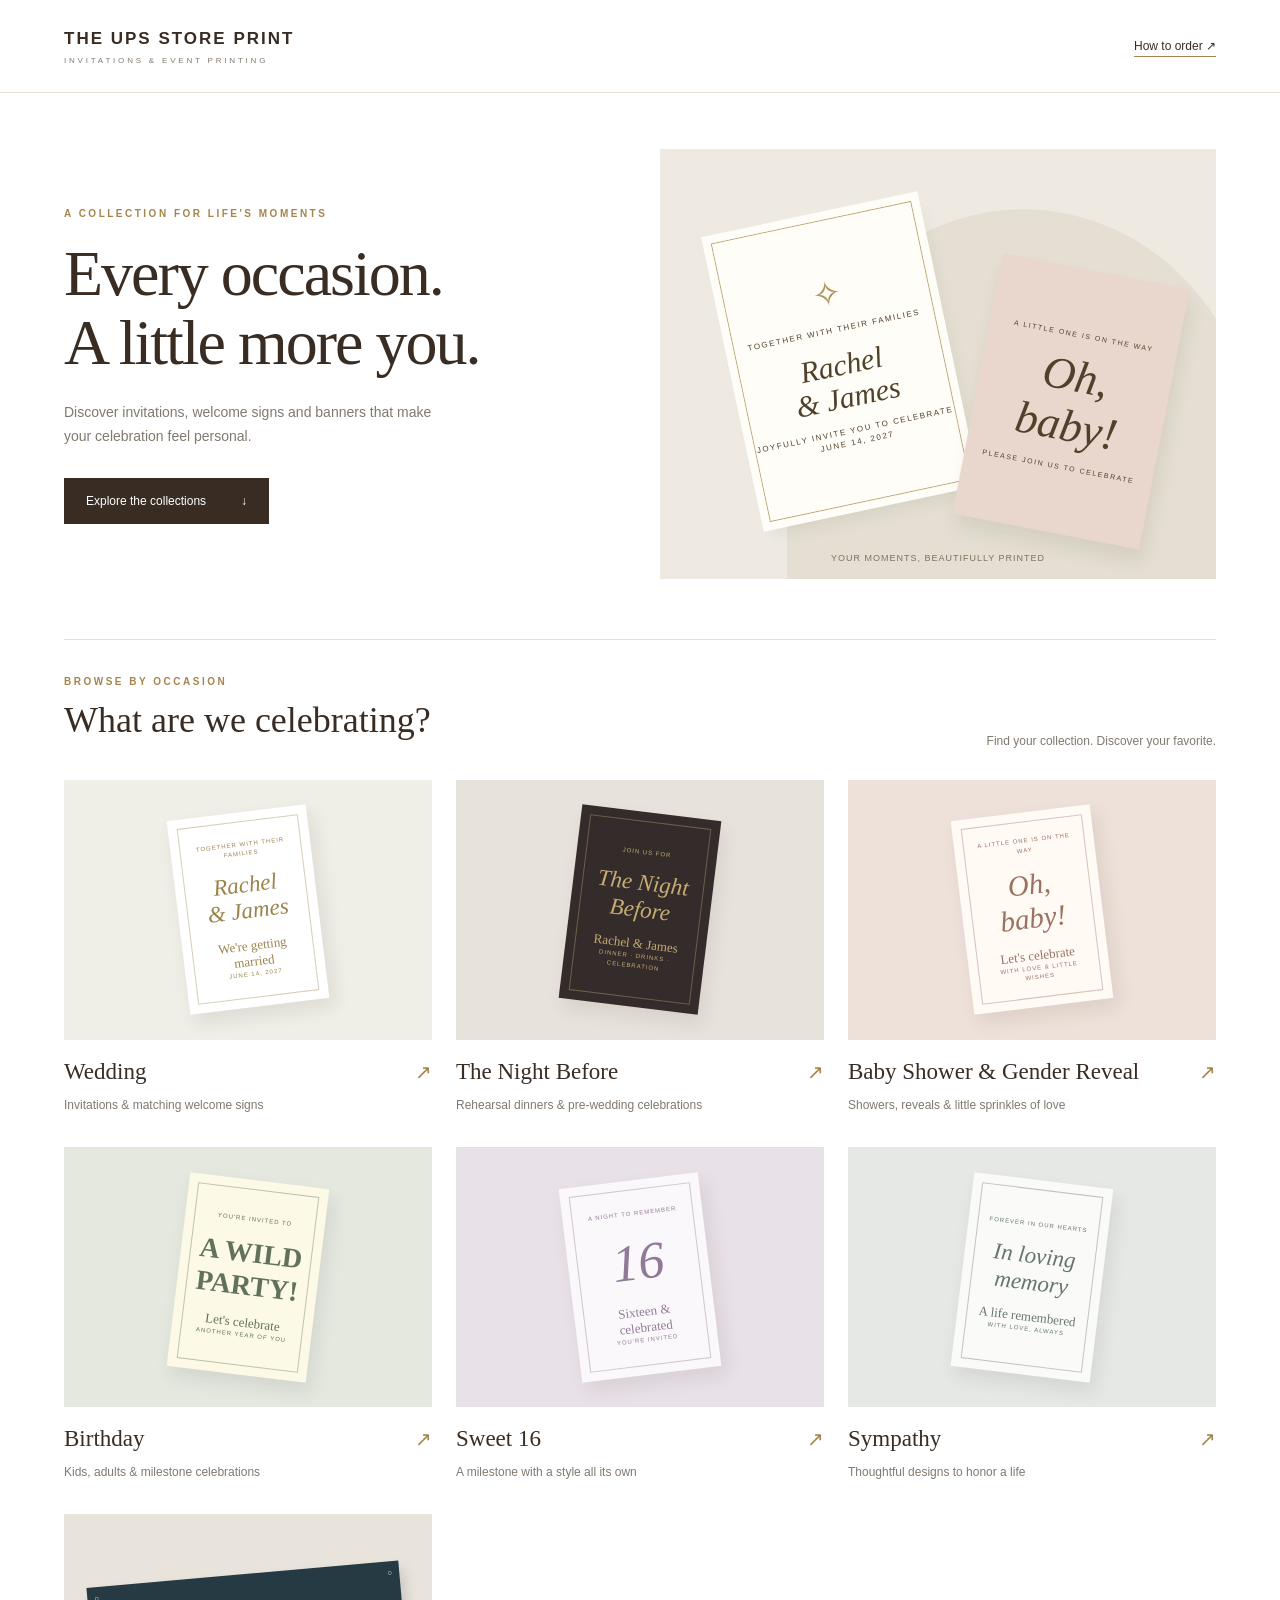
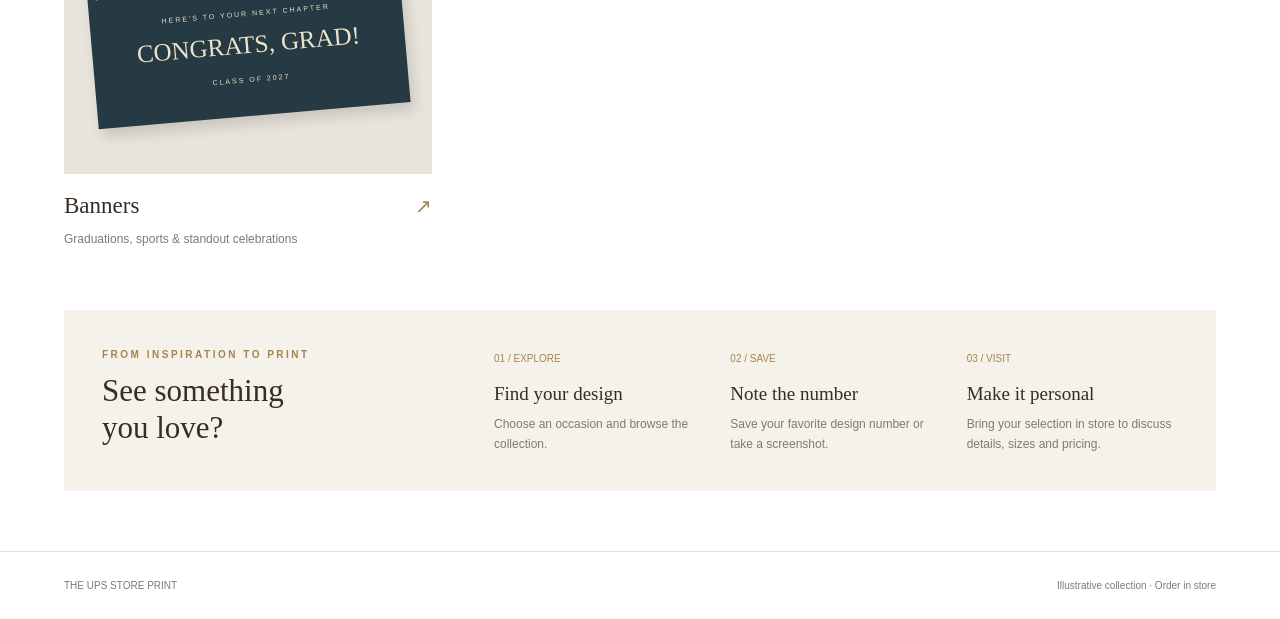
==== index.html @ 15f223cc "Update index.html" ====
<!DOCTYPE html>
<html lang="en">
<head>
  <meta charset="UTF-8">
  <meta name="viewport" content="width=device-width, initial-scale=1">

  <title>The UPS Store Print</title>

  <meta
    name="description"
    content="Browse invitations, welcome signs and banners for weddings, birthdays, baby showers and more."
  >

  <link rel="stylesheet" href="style.css">
</head>

<body class="landing">

  <header>
    <a class="brand" href="index.html">
      THE UPS STORE PRINT
      <small>INVITATIONS & EVENT PRINTING</small>
    </a>

    <a class="toplink" href="#how-it-works">
      How to order ↗
    </a>
  </header>

  <main>

    <!-- Welcome section -->
    <section class="hero">
      <div>
        <div class="eyebrow">
          A collection for life's moments
        </div>

        <h1>
          Every occasion.<br>
          A little more you.
        </h1>

        <p>
          Discover invitations, welcome signs and banners
          that make your celebration feel personal.
        </p>

        <a class="cta" href="#collections">
          Explore the collections
          <span aria-hidden="true">↓</span>
        </a>
      </div>

      <div
        class="hero-art"
        role="img"
        aria-label="Wedding and baby shower stationery examples"
      >
        <div class="paper p1">
          <small>TOGETHER WITH THEIR FAMILIES</small>
          <em>Rachel<br>& James</em>
          <small>
            JOYFULLY INVITE YOU TO CELEBRATE<br>
            JUNE 14, 2027
          </small>
        </div>

        <div class="paper p2">
          <small>A LITTLE ONE IS ON THE WAY</small>
          <em>Oh,<br>baby!</em>
          <small>PLEASE JOIN US TO CELEBRATE</small>
        </div>

        <div class="hero-caption">
          YOUR MOMENTS, BEAUTIFULLY PRINTED
        </div>
      </div>
    </section>

    <!-- Collections -->
    <section id="collections">
      <div class="section-head">
        <div>
          <div class="eyebrow">Browse by occasion</div>
          <h2>What are we celebrating?</h2>
        </div>

        <p>Find your collection. Discover your favorite.</p>
      </div>

      <div class="category-grid">

        <!-- Wedding -->
        <a class="collection" href="wedding.html">
          <div class="art art-wedding" aria-hidden="true">
            <div class="mini">
              <small>TOGETHER WITH THEIR FAMILIES</small>
              <em>Rachel<br>& James</em>
              <span>We're getting married</span>
              <small>JUNE 14, 2027</small>
            </div>
          </div>

          <div class="label-row">
            <h3>Wedding</h3>
            <span class="arrow" aria-hidden="true">↗</span>
          </div>

          <p>Invitations & matching welcome signs</p>
        </a>

        <!-- The Night Before -->
        <a class="collection" href="night-before.html">
          <div class="art art-night" aria-hidden="true">
            <div class="mini">
              <small>JOIN US FOR</small>
              <em>The Night<br>Before</em>
              <span>Rachel & James</span>
              <small>DINNER · DRINKS · CELEBRATION</small>
            </div>
          </div>

          <div class="label-row">
            <h3>The Night Before</h3>
            <span class="arrow" aria-hidden="true">↗</span>
          </div>

          <p>Rehearsal dinners & pre-wedding celebrations</p>
        </a>

        <!-- Baby Shower & Gender Reveal -->
        <a class="collection" href="baby-shower.html">
          <div class="art art-baby" aria-hidden="true">
            <div class="mini">
              <small>A LITTLE ONE IS ON THE WAY</small>
              <em>Oh, baby!</em>
              <span>Let's celebrate</span>
              <small>WITH LOVE & LITTLE WISHES</small>
            </div>
          </div>

          <div class="label-row">
            <h3>Baby Shower & Gender Reveal</h3>
            <span class="arrow" aria-hidden="true">↗</span>
          </div>

          <p>Showers, reveals & little sprinkles of love</p>
        </a>

        <!-- Birthday -->
        <a class="collection" href="birthday.html">
          <div class="art art-kids" aria-hidden="true">
            <div class="mini">
              <small>YOU'RE INVITED TO</small>
              <em>A WILD<br>PARTY!</em>
              <span>Let's celebrate</span>
              <small>ANOTHER YEAR OF YOU</small>
            </div>
          </div>

          <div class="label-row">
            <h3>Birthday</h3>
            <span class="arrow" aria-hidden="true">↗</span>
          </div>

          <p>Kids, adults & milestone celebrations</p>
        </a>

        <!-- Sweet 16 -->
        <a class="collection" href="sweet-16.html">
          <div class="art art-sweet" aria-hidden="true">
            <div class="mini">
              <small>A NIGHT TO REMEMBER</small>
              <em>16</em>
              <span>Sixteen & celebrated</span>
              <small>YOU'RE INVITED</small>
            </div>
          </div>

          <div class="label-row">
            <h3>Sweet 16</h3>
            <span class="arrow" aria-hidden="true">↗</span>
          </div>

          <p>A milestone with a style all its own</p>
        </a>

        <!-- Sympathy -->
        <a class="collection" href="sympathy.html">
          <div class="art art-sympathy" aria-hidden="true">
            <div class="mini">
              <small>FOREVER IN OUR HEARTS</small>
              <em>In loving<br>memory</em>
              <span>A life remembered</span>
              <small>WITH LOVE, ALWAYS</small>
            </div>
          </div>

          <div class="label-row">
            <h3>Sympathy</h3>
            <span class="arrow" aria-hidden="true">↗</span>
          </div>

          <p>Thoughtful designs to honor a life</p>
        </a>

        <!-- Banners -->
        <a class="collection" href="banners.html">
          <div class="art art-banners" aria-hidden="true">
            <div class="banner">
              <small>HERE'S TO YOUR NEXT CHAPTER</small>
              <b>CONGRATS, GRAD!</b>
              <small>CLASS OF 2027</small>
            </div>
          </div>

          <div class="label-row">
            <h3>Banners</h3>
            <span class="arrow" aria-hidden="true">↗</span>
          </div>

          <p>Graduations, sports & standout celebrations</p>
        </a>

      </div>
    </section>

    <!-- Ordering instructions -->
    <section class="how" id="how-it-works">
      <div>
        <div class="eyebrow">From inspiration to print</div>
        <h2>See something<br>you love?</h2>
      </div>

      <div class="steps">
        <div>
          <small>01 / EXPLORE</small>
          <h3>Find your design</h3>
          <p>
            Choose an occasion and browse the collection.
          </p>
        </div>

        <div>
          <small>02 / SAVE</small>
          <h3>Note the number</h3>
          <p>
            Save your favorite design number or take a screenshot.
          </p>
        </div>

        <div>
          <small>03 / VISIT</small>
          <h3>Make it personal</h3>
          <p>
            Bring your selection in store to discuss details,
            sizes and pricing.
          </p>
        </div>
      </div>
    </section>

  </main>

  <footer>
    <span>THE UPS STORE PRINT</span>
    <span>Illustrative collection · Order in store</span>
  </footer>

  <script src="script.js"></script>

</body>
</html>
---- style.css ----
/* Shared stylesheet for the full event printing catalog.
   Each page uses a body class to distinguish its layout.
   Collection pages all use class="collection-page". */
:root { --ink:#392c23; --muted:#81796f; --gold:#a5854d; --line:#e5dfd5; --cream:#f5f2ec; --paper:#f7f5f0; }
* { box-sizing:border-box; }
html { scroll-behavior:smooth; }
body { margin:0; background:#fff; color:var(--ink); font:14px/1.7 Arial,sans-serif; }
:focus-visible { outline:3px solid var(--gold); outline-offset:5px; }

/* Landing page */
body.landing { margin:0;background:#fff;color:var(--ink);font:14px/1.7 Arial,sans-serif }
body.landing a { color:inherit;text-decoration:none }
body.landing button { font:inherit;cursor:pointer }
body.landing header { padding:25px 5vw;display:flex;align-items:center;justify-content:space-between;border-bottom:1px solid var(--line) }
body.landing .brand { font-weight:800;font-size:17px;letter-spacing:2px }
body.landing .brand small { display:block;font-size:8px;font-weight:400;letter-spacing:2.8px;color:var(--muted) }
body.landing .toplink { font-size:12px;border-bottom:1px solid var(--gold) }
body.landing main { max-width:1440px;margin:auto;padding:0 5vw }
body.landing .eyebrow { font-size:10px;letter-spacing:2.5px;text-transform:uppercase;color:var(--gold);font-weight:bold }
body.landing .hero { display:grid;grid-template-columns:1fr 1fr;gap:40px;align-items:center;padding:56px 0 60px }
body.landing .hero h1 { font:normal clamp(43px,5vw,72px)/1.09 Georgia,serif;letter-spacing:-2px;margin:17px 0 23px;max-width:600px }
body.landing .hero p { max-width:390px;color:var(--muted);font-size:14px }
body.landing .cta { display:inline-flex;align-items:center;gap:35px;background:var(--ink);color:white;padding:13px 22px;font-size:12px;margin-top:15px }
body.landing .hero-art { height:430px;position:relative;background:#eeeae1;overflow:hidden;display:flex;align-items:center;justify-content:center }
body.landing .hero-art:before { content:'';position:absolute;background:#e4dfd2;width:85%;height:120%;border-radius:50% 50% 0 0;transform:translate(18%,20%) }
body.landing .paper { position:absolute;background:#fffdf8;box-shadow:5px 12px 18px #35291f16;text-align:center;display:flex;flex-direction:column;justify-content:center;align-items:center;color:#51402a;line-height:1.3 }
body.landing .paper small { font:8px/1.5 Arial;letter-spacing:1.6px }
body.landing .paper em { font:italic 30px/1.1 Georgia;margin:12px 0 }
body.landing .paper b { font:normal 20px Georgia }
body.landing .p1 { width:205px;height:285px;left:14%;top:70px;transform:rotate(-12deg);border:1px solid #bba673;outline:8px solid #fffdf8 }
body.landing .p1:before { content:'✧';font:35px Georgia;color:#ac915c;margin-bottom:10px }
body.landing .p2 { width:190px;height:265px;right:9%;top:120px;transform:rotate(11deg);background:#e9d6cd }
body.landing .p2 em { font-size:45px }
body.landing .p2 small { font-size:7px }
body.landing .hero-caption { position:absolute;bottom:13px;left:0;right:0;text-align:center;font-size:9px;letter-spacing:1px;color:#81705d }
body.landing .section-head { display:flex;justify-content:space-between;align-items:end;border-top:1px solid var(--line);padding-top:33px;margin-bottom:28px }
body.landing h2 { font:normal 36px/1.2 Georgia;margin:9px 0 }
body.landing .section-head p { font-size:12px;color:var(--muted);margin:0 }
body.landing .category-grid { display:grid;grid-template-columns:repeat(3,1fr);gap:32px 24px;margin-bottom:60px }
body.landing .collection { display:block;width:100%;text-align:left;border:0;padding:0;background:transparent;color:var(--ink) }
body.landing .art { height:260px;position:relative;overflow:hidden;display:flex;justify-content:center;align-items:center;transition:filter .25s }
body.landing .collection:hover .art { filter:brightness(.97) }
body.landing .mini { width:140px;height:195px;position:relative;background:white;box-shadow:5px 9px 18px #35291f18;transform:rotate(-7deg);display:flex;flex-direction:column;justify-content:center;align-items:center;text-align:center;line-height:1.25;padding:16px }
body.landing .mini small { font:6px/1.6 Arial;letter-spacing:1px }
body.landing .mini em { font:italic 23px/1.15 Georgia;margin:13px 0 }
body.landing .mini span { font:normal 13px Georgia }
body.landing .mini:after { content:'';position:absolute;inset:9px;border:1px solid currentColor;opacity:.4 }
body.landing .art-wedding { background:#efeee7 }
body.landing .art-wedding .mini { color:#9b834c }
body.landing .art-night { background:#e7e3dc }
body.landing .art-night .mini { background:#342c2b;color:#c7ac74;transform:rotate(7deg) }
body.landing .art-baby { background:#eee1d9 }
body.landing .art-baby .mini { color:#9a7263;background:#fffaf3 }
body.landing .art-baby .mini em { font-size:29px }
body.landing .art-kids { background:#e4e8df }
body.landing .art-kids .mini { background:#fcf9e6;color:#61715c;transform:rotate(7deg) }
body.landing .art-kids .mini em { font-weight:bold;font-style:normal;font-size:28px }
body.landing .art-sweet { background:#e9e1e8 }
body.landing .art-sweet .mini { background:#fbf8fb;color:#917a97 }
body.landing .art-sweet .mini em { font-size:52px }
body.landing .art-sympathy { background:#e5e8e5 }
body.landing .art-sympathy .mini { background:#fafbf8;color:#65766a;transform:rotate(7deg) }
body.landing .art-banners { background:#e8e4dc }
body.landing .banner { width:85%;padding:26px 15px;background:#263a43;color:#ede3c9;text-align:center;transform:rotate(-5deg);box-shadow:4px 8px 13px #0002;position:relative }
body.landing .banner small { font:7px Arial;letter-spacing:2px }
body.landing .banner b { display:block;font:25px Georgia;margin:7px 0 }
body.landing .banner:before,
body.landing .banner:after { content:'○';position:absolute;top:5px;font-size:8px;color:white }
body.landing .banner:before { left:7px }
body.landing .banner:after { right:7px }
body.landing .label-row { display:flex;align-items:center;justify-content:space-between;margin-top:15px;gap:10px }
body.landing .label-row h3 { font:normal 23px Georgia;margin:0 }
body.landing .arrow { font-size:20px;color:var(--gold) }
body.landing .status { font-size:9px;color:#8b8175;letter-spacing:.5px;white-space:nowrap }
body.landing .collection p { font-size:12px;color:var(--muted);margin:6px 0 0 }
body.landing .available { color:#7a784e }
body.landing .how { background:var(--cream);padding:36px 38px;display:grid;grid-template-columns:1fr 2fr;gap:50px;margin-bottom:60px;scroll-margin-top:20px }
body.landing .how h2 { font-size:31px }
body.landing .steps { display:grid;grid-template-columns:repeat(3,1fr);gap:25px }
body.landing .steps small { font-size:10px;color:var(--gold) }
body.landing .steps h3 { font:normal 19px Georgia;margin:13px 0 9px }
body.landing .steps p { font-size:12px;color:var(--muted);margin:0 }
body.landing footer { padding:25px 5vw;border-top:1px solid var(--line);display:flex;justify-content:space-between;gap:20px;color:var(--muted);font-size:10px }
body.landing dialog { color:var(--ink);border:0;padding:35px;max-width:440px;width:90vw }
body.landing dialog::backdrop { background:#241c1680 }
body.landing dialog h2 { font-size:32px }
body.landing dialog p { color:var(--muted) }
body.landing .close { background:var(--ink);color:white;border:0;padding:10px 22px;margin-top:10px }
body.landing :focus-visible { outline:3px solid #a5854d;outline-offset:5px }
html { scroll-behavior:smooth }
@media(max-width:900px){body.landing .hero { gap:25px }
body.landing .hero-art { height:350px }
body.landing .p1 { left:10%;width:160px;height:230px }
body.landing .p2 { right:6%;width:150px;height:215px }
body.landing .category-grid { grid-template-columns:repeat(2,1fr) }
body.landing .how { grid-template-columns:1fr;gap:22px }}
@media(max-width:580px){body.landing header { padding:20px 6vw }
body.landing .brand { font-size:14px }
body.landing .brand small { font-size:7px }
body.landing .toplink { font-size:10px }
body.landing main { padding:0 6vw }
body.landing .hero { grid-template-columns:1fr;padding:35px 0 40px;gap:30px }
body.landing .hero h1 { font-size:49px;letter-spacing:-1.5px }
body.landing .hero p { font-size:13px }
body.landing .hero-art { height:330px }
body.landing .p1 { left:17%;top:35px }
body.landing .p2 { right:12%;top:85px }
body.landing .section-head { display:block }
body.landing .section-head p { margin-top:12px }
body.landing .section-head h2 { font-size:32px }
body.landing .category-grid { gap:25px 14px }
body.landing .art { height:205px }
body.landing .mini { width:110px;height:155px;padding:10px }
body.landing .mini em { font-size:18px }
body.landing .mini small { font-size:5px }
body.landing .mini span { font-size:10px }
body.landing .art-baby .mini em { font-size:23px }
body.landing .art-kids .mini em { font-size:22px }
body.landing .art-sweet .mini em { font-size:40px }
body.landing .label-row { align-items:start;flex-wrap:wrap;gap:5px }
body.landing .label-row h3 { font-size:20px }
body.landing .status { font-size:8px }
body.landing .collection p { font-size:11px }
body.landing .banner b { font-size:18px }
body.landing .banner small { font-size:6px }
body.landing .how { padding:25px 22px }
body.landing .steps { grid-template-columns:1fr;gap:22px }
body.landing .steps h3 { margin:5px 0 }
body.landing .how h2 br { display:none }
body.landing footer { font-size:9px }
body.landing .arrow { font-size:17px }}

/* All collection pages */
body.collection-page { margin:0;color:var(--ink);background:#fff;font:15px/1.6 Arial,sans-serif }
body.collection-page button,
body.collection-page a { -webkit-tap-highlight-color:transparent }
body.collection-page button { cursor:pointer }
body.collection-page header { height:88px;padding:0 5vw;border-bottom:1px solid #e8e3da;display:flex;align-items:center;justify-content:space-between }
body.collection-page .brand { font-size:17px;font-weight:800;letter-spacing:2px }
body.collection-page .brand span { display:block;font-size:9px;font-weight:400;letter-spacing:3px;color:var(--muted) }
body.collection-page .header-note { font-size:12px;color:var(--muted) }
body.collection-page main { max-width:1440px;margin:auto;padding:0 5vw }
body.collection-page .intro { padding:64px 0 42px;display:flex;justify-content:space-between;align-items:flex-end;gap:30px }
body.collection-page .eyebrow { text-transform:uppercase;letter-spacing:2.5px;font-size:10px;color:var(--gold);font-weight:bold }
body.collection-page h1 { font:normal clamp(44px,5vw,76px)/1.08 Georgia,serif;margin:14px 0 18px;letter-spacing:-2px }
body.collection-page .intro p { color:var(--muted);max-width:430px;margin:0 }
body.collection-page .count { font-size:12px;white-space:nowrap;color:var(--muted);padding-bottom:4px }
body.collection-page .toolbar { border-top:1px solid #e8e3da;padding:20px 0;display:flex;gap:8px;align-items:center }
body.collection-page .filter { border:1px solid #ddd5c9;border-radius:24px;background:white;padding:9px 19px;color:var(--ink);font-size:12px }
body.collection-page .filter.active { background:var(--ink);color:white;border-color:var(--ink) }
body.collection-page .grid { display:grid;grid-template-columns:1fr 1fr;gap:34px;margin:7px 0 60px }
body.collection-page .card { min-width:0 }
body.collection-page .image-button { border:0;background:var(--paper);width:100%;display:block;position:relative;padding:0;overflow:hidden }
body.collection-page .image-button img { display:block;width:100%;aspect-ratio:1.45;object-fit:contain;transition:transform .4s }
body.collection-page .image-button:hover img { transform:scale(1.035) }
body.collection-page .zoom { position:absolute;bottom:17px;right:17px;border-radius:50%;background:#ffffffed;width:35px;height:35px;display:grid;place-items:center;font-size:22px }
body.collection-page .details { display:flex;align-items:flex-start;justify-content:space-between;padding-top:20px;gap:12px }
body.collection-page h2 { font:normal 29px/1.2 Georgia,serif;margin:5px 0 8px }
body.collection-page .code { font-size:10px;letter-spacing:1.6px;color:var(--gold);text-transform:uppercase }
body.collection-page .details .code { letter-spacing:.3px;text-transform:none;margin-bottom:9px }
body.collection-page .description { font-size:12px;color:var(--muted);margin:0 }
body.collection-page .view { border:0;border-bottom:1px solid #baa781;background:none;color:var(--ink);padding:3px 0;white-space:nowrap;font-size:12px;margin-top:23px }
body.collection-page .order { background:var(--paper);padding:40px 45px;margin-bottom:60px;display:grid;grid-template-columns:1fr 1.5fr;gap:45px }
body.collection-page .order h2 { font-size:33px;margin:8px 0 }
body.collection-page .steps { display:grid;grid-template-columns:repeat(3,1fr);gap:24px }
body.collection-page .step b { font-size:10px;color:var(--gold);letter-spacing:1px }
body.collection-page .step h3 { font:normal 18px Georgia,serif;margin:10px 0 }
body.collection-page .step p { font-size:12px;color:var(--muted);margin:0 }
body.collection-page footer { border-top:1px solid #e8e3da;padding:24px 5vw;display:flex;justify-content:space-between;font-size:10px;color:var(--muted) }
body.collection-page dialog { border:0;padding:0;max-width:1000px;width:92vw;max-height:90vh;color:var(--ink);overflow:auto;background:white }
body.collection-page dialog::backdrop { background:#221a13a8 }
body.collection-page .modal-head { display:flex;justify-content:space-between;align-items:center;padding:20px 28px }
body.collection-page .close { border:1px solid #ddd5c9;border-radius:50%;width:35px;height:35px;background:white;font-size:23px }
body.collection-page .modal-body { display:grid;grid-template-columns:1.4fr 1fr }
body.collection-page .modal-body img { width:100%;height:100%;object-fit:contain;background:var(--paper) }
body.collection-page .modal-info { padding:35px 28px }
body.collection-page .modal-info p { color:var(--muted);font-size:13px }
body.collection-page .badge { display:inline-block;border:1px solid #e1d6c5;padding:7px 12px;font-size:11px;margin-top:15px }
body.collection-page .modal-info ul { padding-left:18px;font-size:13px;color:var(--muted) }
body.collection-page .modal-info h3 { font:normal 20px Georgia,serif;margin-top:30px }
body.collection-page [hidden] { display:none!important }
@media(max-width:700px){body.collection-page header { height:74px }
body.collection-page .header-note { font-size:10px }
body.collection-page .intro { padding:40px 0 30px;display:block }
body.collection-page .intro p { font-size:13px }
body.collection-page .count { margin-top:18px }
body.collection-page .grid { grid-template-columns:1fr;gap:35px;margin-bottom:38px }
body.collection-page .image-button img { aspect-ratio:1.45 }
body.collection-page .order { padding:28px 22px;grid-template-columns:1fr;gap:20px;margin-bottom:35px }
body.collection-page .steps { gap:15px }
body.collection-page .step h3 { font-size:16px }
body.collection-page .modal-body { grid-template-columns:1fr }
body.collection-page .modal-info { padding:22px }
body.collection-page .modal-body img { max-height:45vh }
body.collection-page .toolbar { overflow:auto }
body.collection-page .filter { white-space:nowrap }
body.collection-page footer { gap:20px }
body.collection-page h1 { letter-spacing:-1px }}
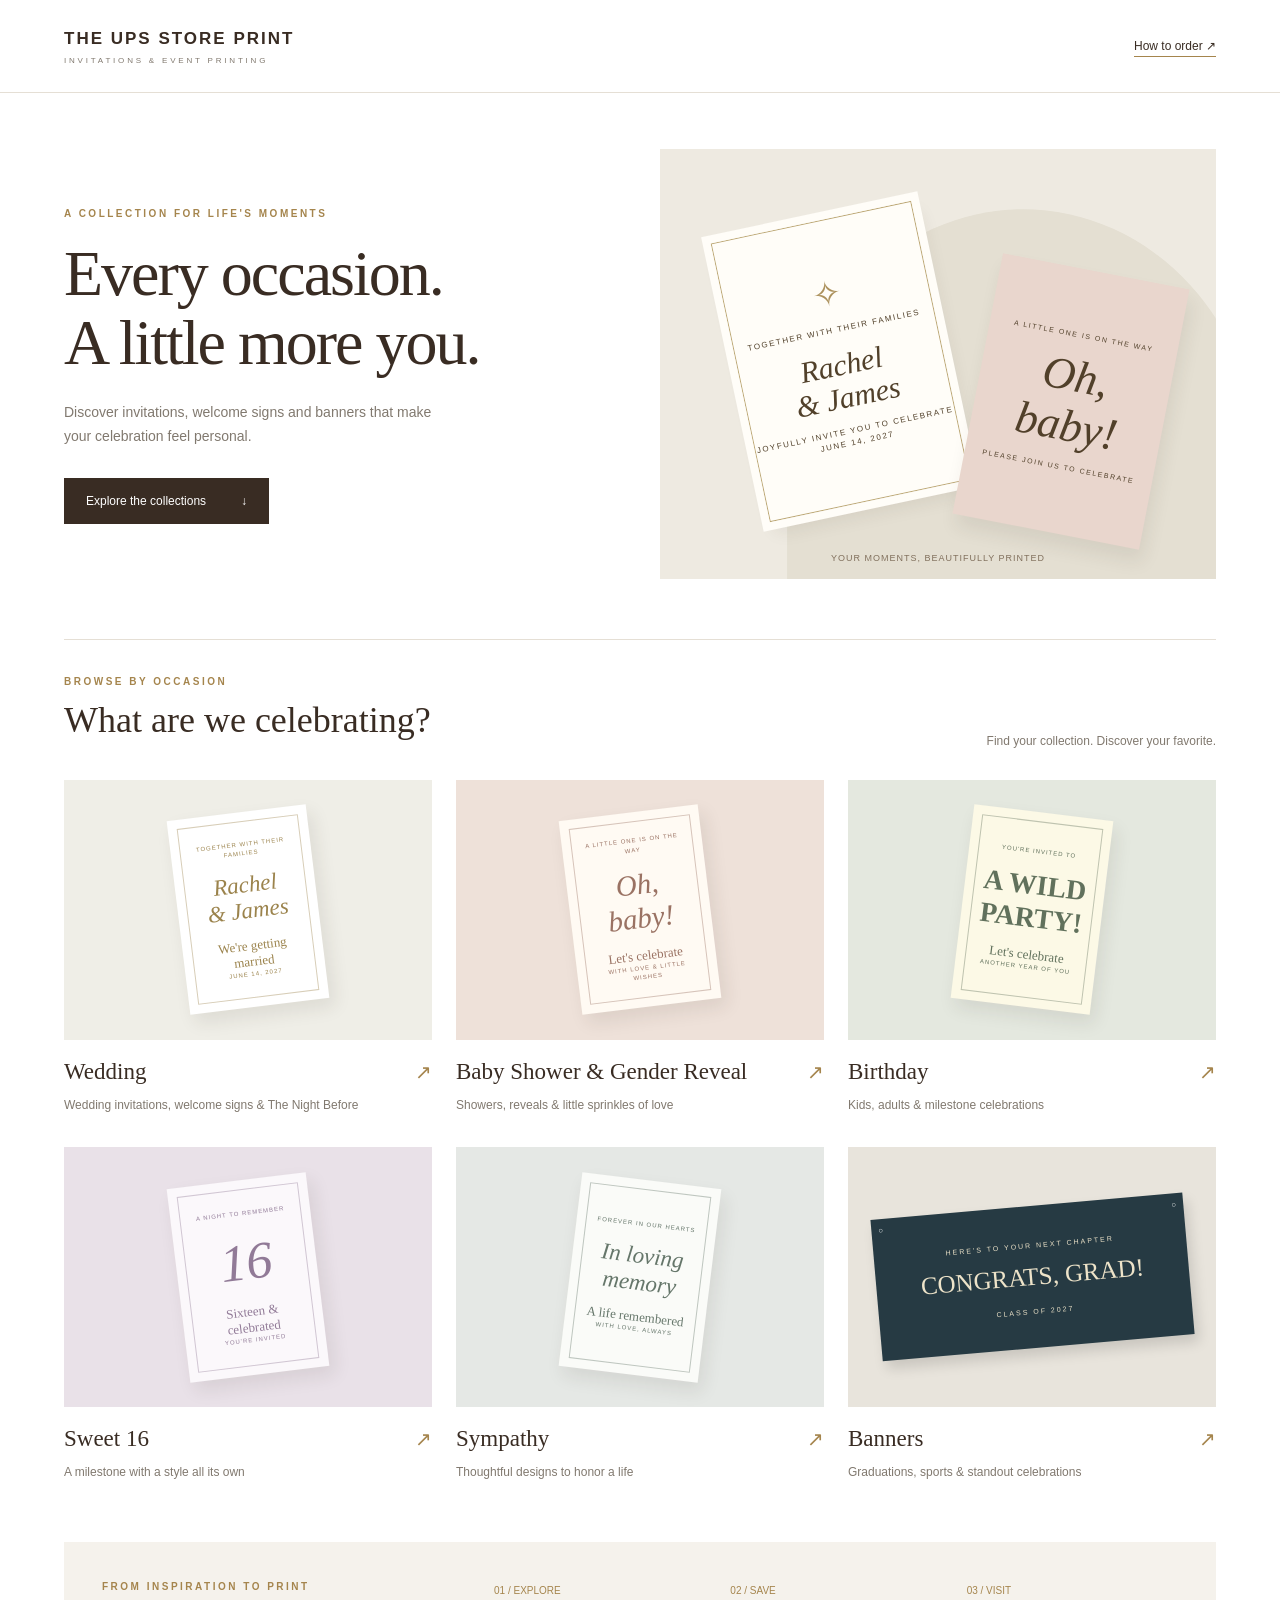
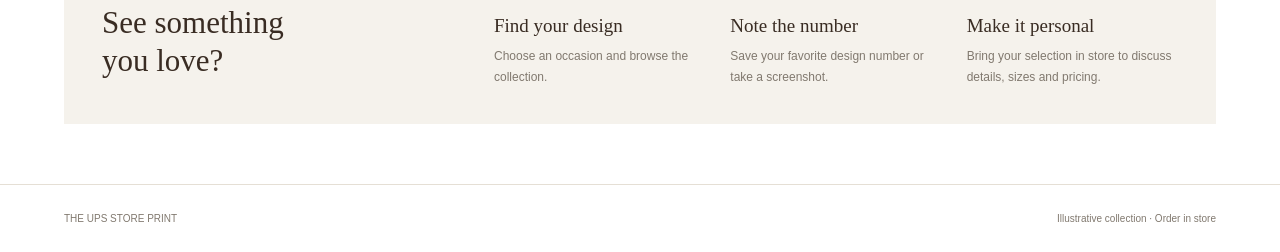
==== commit f4ce2b56: "Update index.html" ====
--- a/index.html
+++ b/index.html
@@ -91,7 +91,7 @@
 
       <div class="category-grid">
 
-        <!-- Wedding -->
+        <!-- Wedding, including The Night Before -->
         <a class="collection" href="wedding.html">
           <div class="art art-wedding" aria-hidden="true">
             <div class="mini">
@@ -107,26 +107,9 @@
             <span class="arrow" aria-hidden="true">↗</span>
           </div>
 
-          <p>Invitations & matching welcome signs</p>
-        </a>
-
-        <!-- The Night Before -->
-        <a class="collection" href="night-before.html">
-          <div class="art art-night" aria-hidden="true">
-            <div class="mini">
-              <small>JOIN US FOR</small>
-              <em>The Night<br>Before</em>
-              <span>Rachel & James</span>
-              <small>DINNER · DRINKS · CELEBRATION</small>
-            </div>
-          </div>
-
-          <div class="label-row">
-            <h3>The Night Before</h3>
-            <span class="arrow" aria-hidden="true">↗</span>
-          </div>
-
-          <p>Rehearsal dinners & pre-wedding celebrations</p>
+          <p>
+            Wedding invitations, welcome signs & The Night Before
+          </p>
         </a>
 
         <!-- Baby Shower & Gender Reveal -->
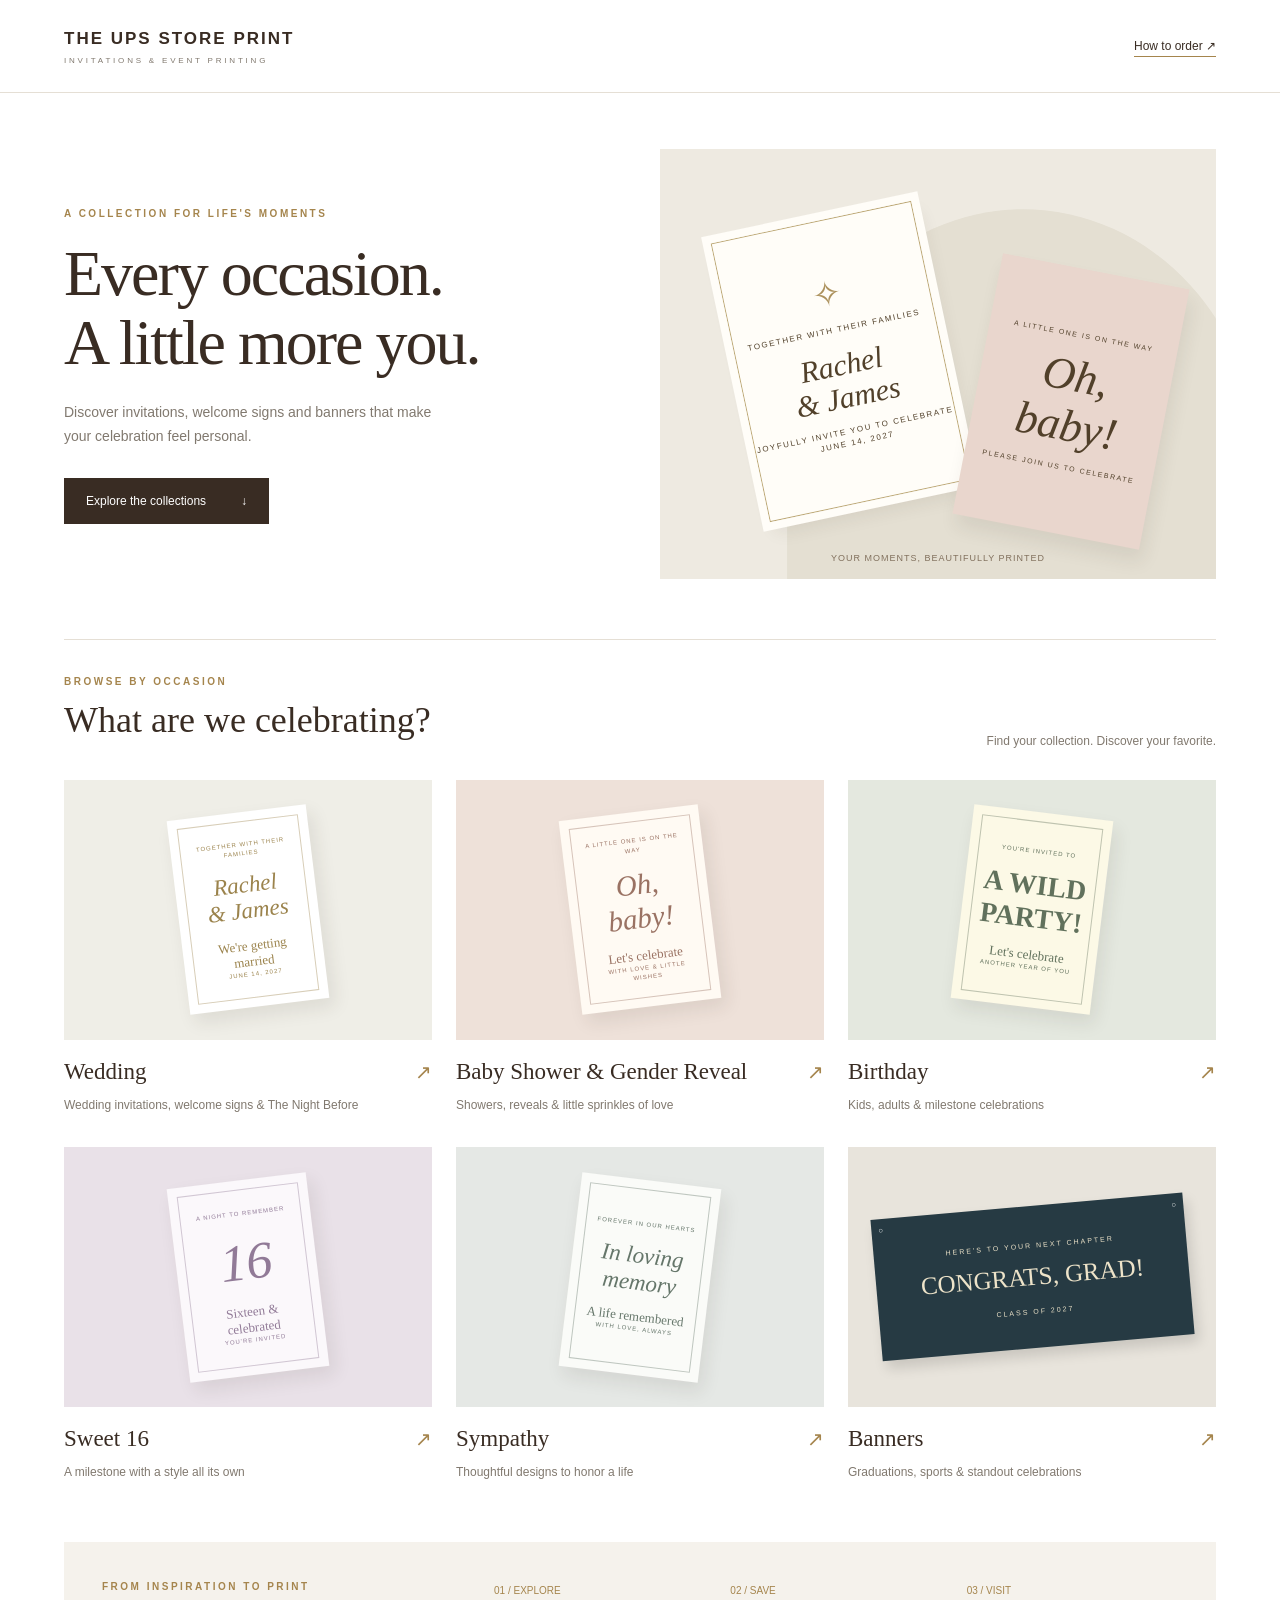
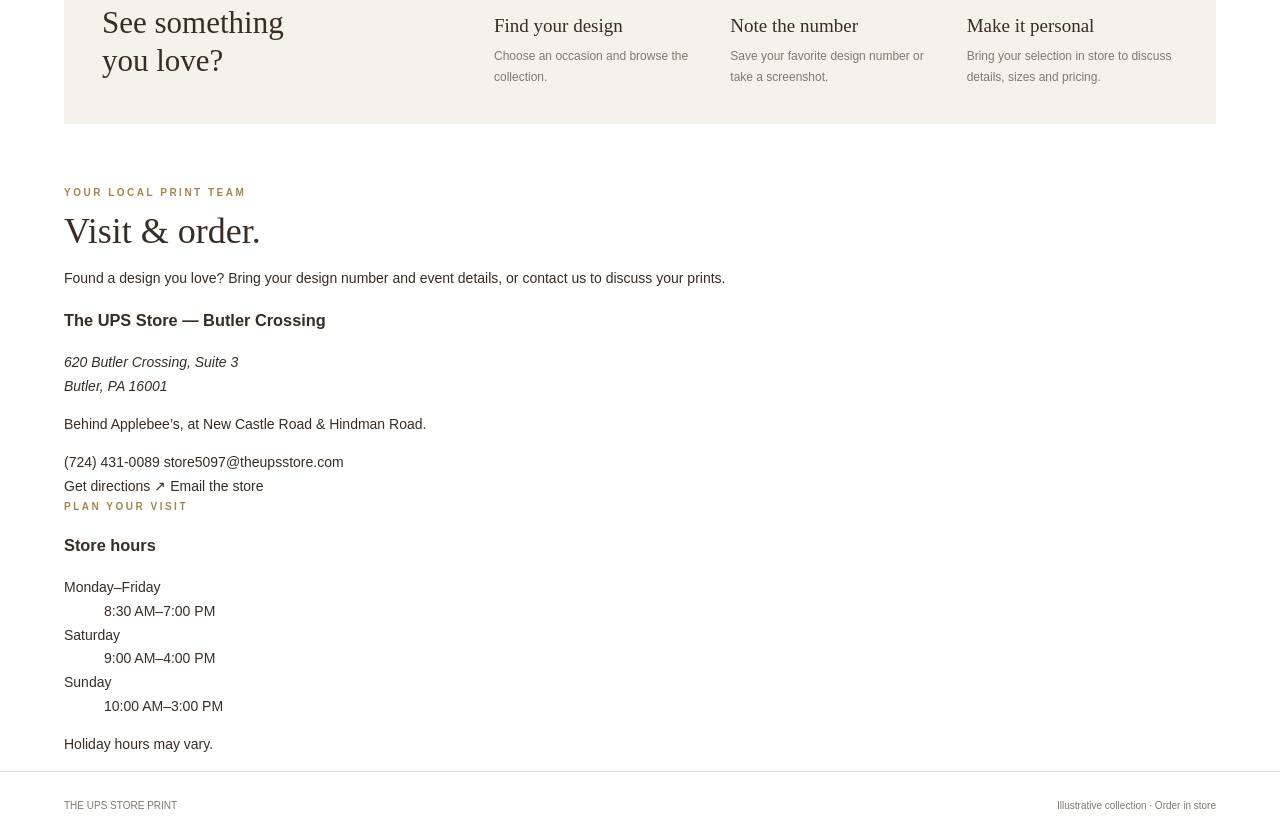
==== commit 6c551016: "Update index.html" ====
--- a/index.html
+++ b/index.html
@@ -244,6 +244,80 @@
       </div>
     </section>
 
+<!-- Store information -->
+<section class="store-info" id="visit">
+  <div>
+    <div class="eyebrow">Your local print team</div>
+    <h2>Visit & order.</h2>
+
+    <p>
+      Found a design you love? Bring your design number
+      and event details, or contact us to discuss your prints.
+    </p>
+
+    <h3>The UPS Store — Butler Crossing</h3>
+
+    <address>
+      620 Butler Crossing, Suite 3<br>
+      Butler, PA 16001
+    </address>
+
+    <p class="store-location">
+      Behind Applebee’s, at New Castle Road & Hindman Road.
+    </p>
+
+    <div class="store-contact">
+      <a href="tel:+17244310089">(724) 431-0089</a>
+
+      <a href="mailto:store5097@theupsstore.com">
+        store5097@theupsstore.com
+      </a>
+    </div>
+
+    <div class="store-actions">
+      <a
+        class="store-button"
+        href="https://www.google.com/maps/dir/?api=1&destination=The+UPS+Store+620+Butler+Crossing+Suite+3+Butler+PA+16001"
+        target="_blank"
+        rel="noopener noreferrer"
+      >
+        Get directions ↗
+      </a>
+
+      <a
+        class="store-button store-button-outline"
+        href="mailto:store5097@theupsstore.com"
+      >
+        Email the store
+      </a>
+    </div>
+  </div>
+
+  <div class="store-hours">
+    <div class="eyebrow">Plan your visit</div>
+    <h3>Store hours</h3>
+
+    <dl>
+      <div>
+        <dt>Monday–Friday</dt>
+        <dd>8:30 AM–7:00 PM</dd>
+      </div>
+
+      <div>
+        <dt>Saturday</dt>
+        <dd>9:00 AM–4:00 PM</dd>
+      </div>
+
+      <div>
+        <dt>Sunday</dt>
+        <dd>10:00 AM–3:00 PM</dd>
+      </div>
+    </dl>
+
+    <p>Holiday hours may vary.</p>
+  </div>
+</section>
+    
   </main>
 
   <footer>
--- a/style.css
+++ b/style.css
@@ -196,3 +196,198 @@
 body.collection-page .filter { white-space:nowrap }
 body.collection-page footer { gap:20px }
 body.collection-page h1 { letter-spacing:-1px }}
+
+/* Shared navigation for every page */
+
+body .site-header {
+  display: flex;
+  align-items: center;
+  justify-content: space-between;
+  flex-wrap: wrap;
+  gap: 20px;
+  height: auto;
+  padding: 22px 5vw;
+  background: #fff;
+  border-bottom: 1px solid var(--line, #e5dfd5);
+}
+
+body .site-header .brand {
+  flex-shrink: 0;
+  color: var(--ink, #392c23);
+  text-decoration: none;
+  font-family: Arial, sans-serif;
+  font-size: 16px;
+  font-weight: 800;
+  letter-spacing: 1.5px;
+}
+
+body .site-header .brand small {
+  display: block;
+  margin-top: 4px;
+  color: var(--muted, #81796f);
+  font-size: 8px;
+  font-weight: 400;
+  letter-spacing: 2px;
+}
+
+body .site-nav {
+  display: flex;
+  align-items: center;
+  flex-wrap: wrap;
+  gap: 10px 20px;
+}
+
+body .site-nav a {
+  padding: 7px 0;
+  border-bottom: 2px solid transparent;
+  color: var(--muted, #81796f);
+  font: 12px/1.5 Arial, sans-serif;
+  text-decoration: none;
+}
+
+body .site-nav a:hover,
+body .site-nav a[aria-current="page"] {
+  color: var(--ink, #392c23);
+  border-bottom-color: var(--gold, #a5854d);
+}
+
+body .nav-toggle {
+  display: none;
+  padding: 9px 13px;
+  border: 1px solid var(--line, #e5dfd5);
+  border-radius: 4px;
+  background: #fff;
+  color: var(--ink, #392c23);
+  font: 12px Arial, sans-serif;
+  cursor: pointer;
+}
+
+@media (max-width: 1100px) {
+  body .site-header {
+    gap: 0;
+  }
+
+  body .site-header.nav-ready .nav-toggle {
+    display: inline-flex;
+    align-items: center;
+  }
+
+  body .site-nav {
+    flex-basis: 100%;
+    flex-direction: column;
+    align-items: stretch;
+    gap: 0;
+    margin-top: 18px;
+    padding-top: 10px;
+    border-top: 1px solid var(--line, #e5dfd5);
+  }
+
+  body .site-header.nav-ready .site-nav {
+    display: none;
+  }
+
+  body .site-header.nav-ready .site-nav.is-open {
+    display: flex;
+  }
+
+  body .site-nav a {
+    padding: 12px 0;
+  }
+}
+
+
+
+/* Shared pricing layout for all collections */
+
+body.collection-page .pricing {
+  margin-top: 22px;
+  padding-top: 20px;
+  border-top: 1px solid var(--line, #e5dfd5);
+}
+
+body.collection-page .pricing-heading {
+  margin: 0 0 6px;
+  font: normal 20px/1.3 Georgia, serif;
+}
+
+body.collection-page .price-note {
+  margin: 0 0 12px;
+  color: var(--muted);
+  font-size: 12px;
+}
+
+body.collection-page .price-tiers {
+  width: 100%;
+  margin-bottom: 22px;
+  border-collapse: collapse;
+  font-size: 13px;
+}
+
+body.collection-page .price-tiers th,
+body.collection-page .price-tiers td {
+  padding: 9px 0;
+  border-bottom: 1px solid var(--line, #e5dfd5);
+  text-align: left;
+}
+
+body.collection-page .price-tiers th {
+  color: var(--muted);
+  font-size: 11px;
+  font-weight: normal;
+}
+
+body.collection-page .price-tiers th:last-child,
+body.collection-page .price-tiers td:last-child {
+  text-align: right;
+}
+
+body.collection-page .poster-price {
+  margin: 4px 0 12px;
+  font: normal 31px/1.2 Georgia, serif;
+}
+
+body.collection-page .size-options {
+  display: grid;
+  grid-template-columns: repeat(2, minmax(0, 1fr));
+  gap: 9px;
+}
+
+body.collection-page .size-option {
+  padding: 11px 8px;
+  border: 1px solid #cabb9f;
+  border-radius: 4px;
+  background: #fff;
+  color: var(--ink);
+  font: 12px/1.4 Arial, sans-serif;
+  cursor: pointer;
+}
+
+body.collection-page .size-option:hover {
+  background: var(--paper, #f7f5f0);
+}
+
+body.collection-page .size-option[aria-pressed="true"] {
+  background: var(--ink);
+  border-color: var(--ink);
+  color: #fff;
+}
+
+body.collection-page .selected-size {
+  margin: 10px 0 0;
+  color: var(--muted);
+  font-size: 12px;
+}
+
+body.collection-page .details .view {
+  flex-shrink: 0;
+}
+
+@media (max-width: 420px) {
+  body.collection-page .details {
+    flex-wrap: wrap;
+  }
+
+  body.collection-page .details .view {
+    margin-top: 5px;
+  }
+}
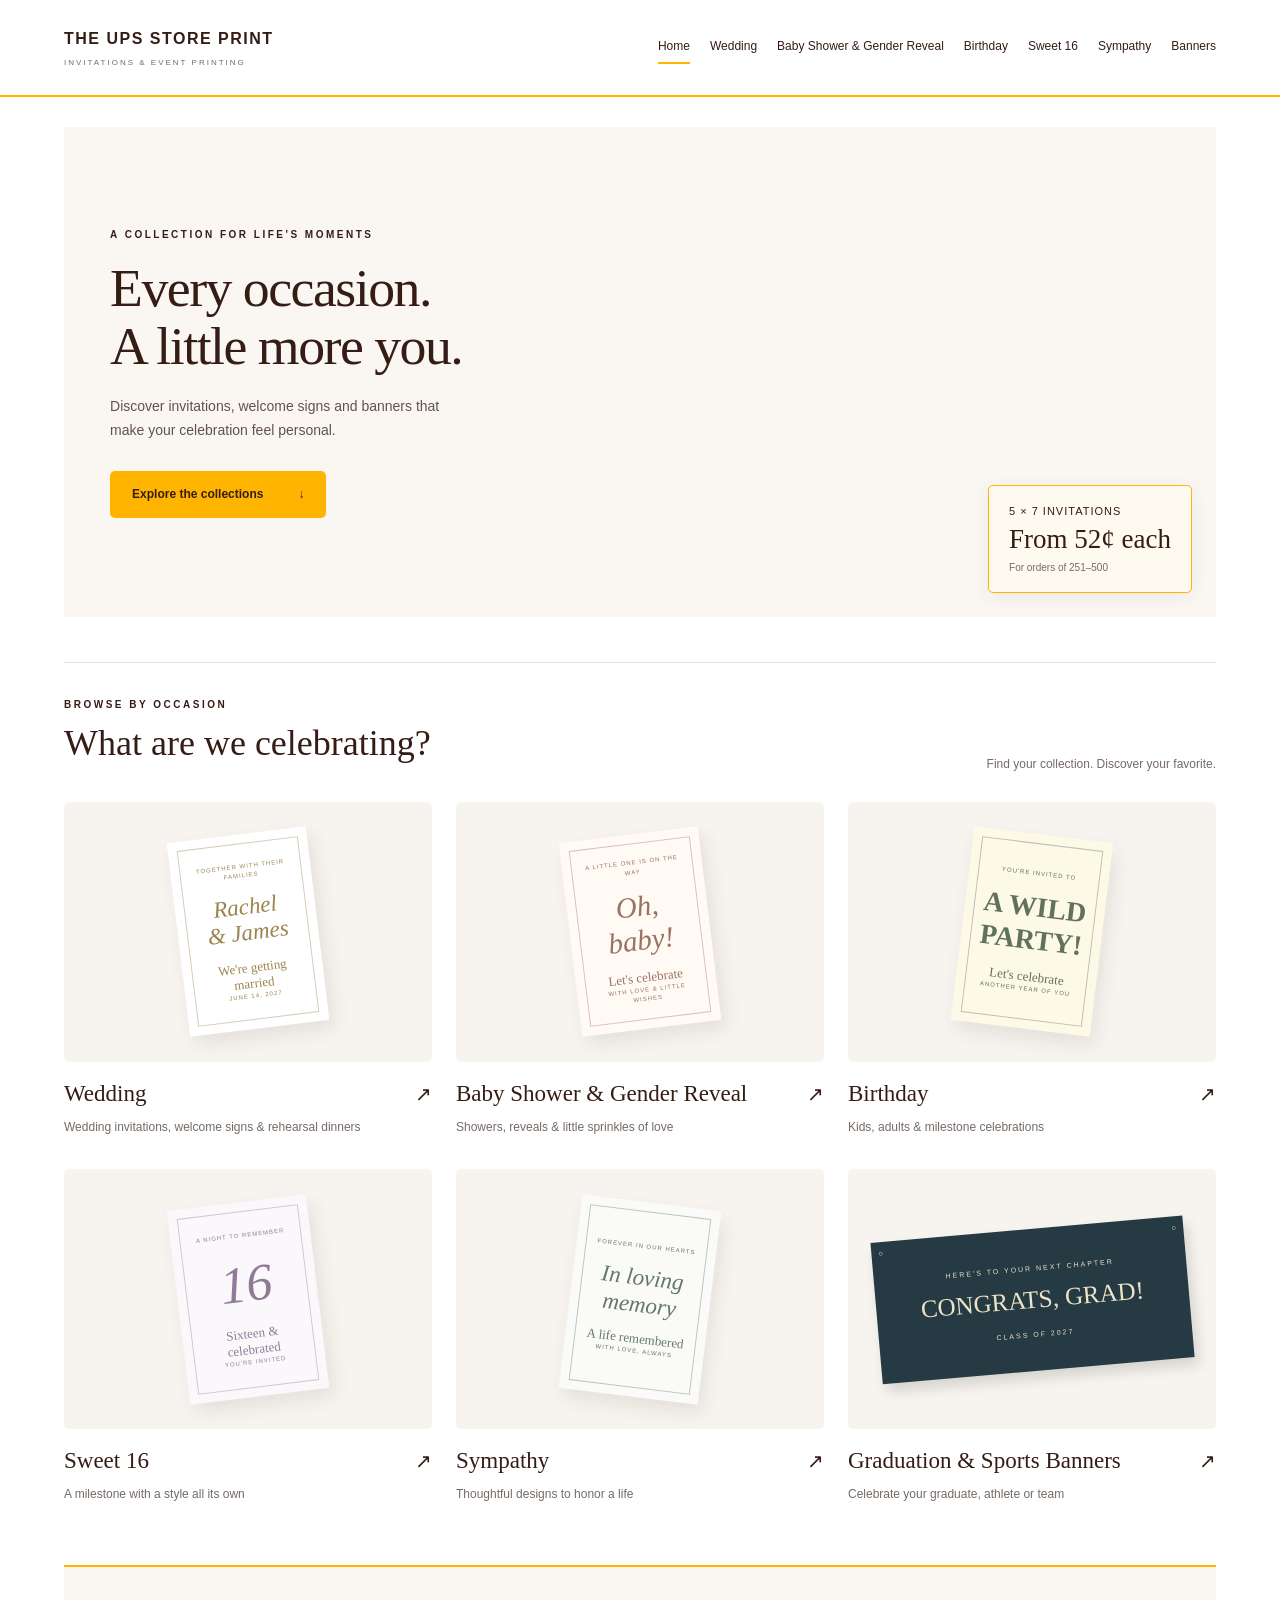
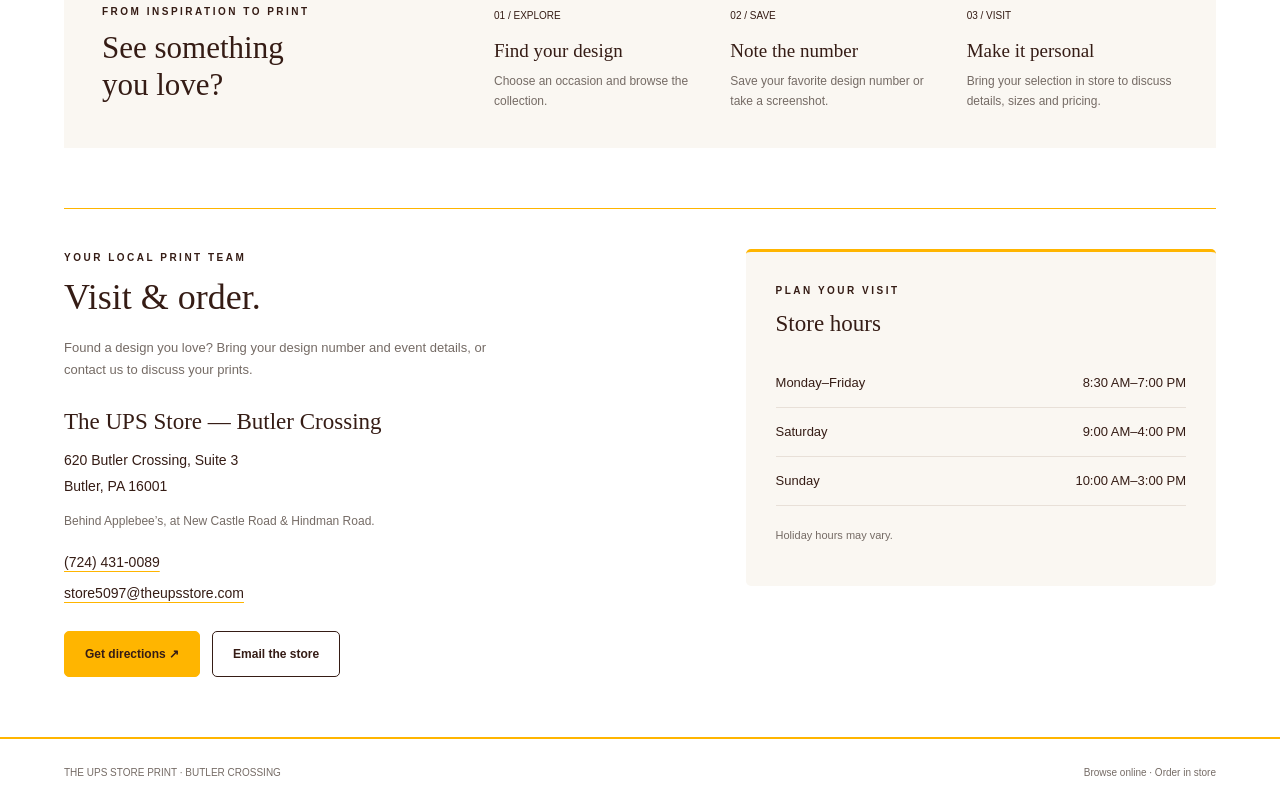
==== commit ea96d107: "Update index.html" ====
--- a/index.html
+++ b/index.html
@@ -4,34 +4,54 @@
   <meta charset="UTF-8">
   <meta name="viewport" content="width=device-width, initial-scale=1">
 
-  <title>The UPS Store Print</title>
+  <title>The UPS Store Print | Butler, PA</title>
 
   <meta
     name="description"
-    content="Browse invitations, welcome signs and banners for weddings, birthdays, baby showers and more."
+    content="Browse invitations, welcome signs and banners at The UPS Store Butler Crossing. Explore designs for weddings, birthdays, baby showers and more."
   >
 
-  <link rel="stylesheet" href="style.css">
+  <link rel="stylesheet" href="style.css?v=5">
 </head>
 
 <body class="landing">
 
-  <header>
+  <!-- Navigation -->
+  <header class="site-header">
     <a class="brand" href="index.html">
       THE UPS STORE PRINT
       <small>INVITATIONS & EVENT PRINTING</small>
     </a>
 
-    <a class="toplink" href="#how-it-works">
-      How to order ↗
-    </a>
+    <button
+      class="nav-toggle"
+      type="button"
+      aria-expanded="false"
+      aria-controls="site-navigation"
+    >
+      Menu ☰
+    </button>
+
+    <nav
+      class="site-nav"
+      id="site-navigation"
+      aria-label="Main navigation"
+    >
+      <a href="index.html" aria-current="page">Home</a>
+      <a href="wedding.html">Wedding</a>
+      <a href="baby-shower.html">Baby Shower & Gender Reveal</a>
+      <a href="birthday.html">Birthday</a>
+      <a href="sweet-16.html">Sweet 16</a>
+      <a href="sympathy.html">Sympathy</a>
+      <a href="banners.html">Banners</a>
+    </nav>
   </header>
 
   <main>
 
-    <!-- Welcome section -->
-    <section class="hero">
-      <div>
+    <!-- Hero: background image is set in style.css -->
+    <section class="hero hero-photo">
+      <div class="hero-copy">
         <div class="eyebrow">
           A collection for life's moments
         </div>
@@ -52,38 +72,19 @@
         </a>
       </div>
 
-      <div
-        class="hero-art"
-        role="img"
-        aria-label="Wedding and baby shower stationery examples"
-      >
-        <div class="paper p1">
-          <small>TOGETHER WITH THEIR FAMILIES</small>
-          <em>Rachel<br>& James</em>
-          <small>
-            JOYFULLY INVITE YOU TO CELEBRATE<br>
-            JUNE 14, 2027
-          </small>
-        </div>
-
-        <div class="paper p2">
-          <small>A LITTLE ONE IS ON THE WAY</small>
-          <em>Oh,<br>baby!</em>
-          <small>PLEASE JOIN US TO CELEBRATE</small>
-        </div>
-
-        <div class="hero-caption">
-          YOUR MOMENTS, BEAUTIFULLY PRINTED
-        </div>
+      <div class="hero-price">
+        <span>5 × 7 Invitations</span>
+        <strong>From 52¢ each</strong>
+        <small>For orders of 251–500</small>
       </div>
     </section>
 
     <!-- Collections -->
-    <section id="collections">
+    <section id="collections" aria-labelledby="collections-title">
       <div class="section-head">
         <div>
           <div class="eyebrow">Browse by occasion</div>
-          <h2>What are we celebrating?</h2>
+          <h2 id="collections-title">What are we celebrating?</h2>
         </div>
 
         <p>Find your collection. Discover your favorite.</p>
@@ -91,7 +92,7 @@
 
       <div class="category-grid">
 
-        <!-- Wedding, including The Night Before -->
+        <!-- Wedding -->
         <a class="collection" href="wedding.html">
           <div class="art art-wedding" aria-hidden="true">
             <div class="mini">
@@ -108,7 +109,7 @@
           </div>
 
           <p>
-            Wedding invitations, welcome signs & The Night Before
+            Wedding invitations, welcome signs & rehearsal dinners
           </p>
         </a>
 
@@ -188,7 +189,7 @@
           <p>Thoughtful designs to honor a life</p>
         </a>
 
-        <!-- Banners -->
+        <!-- Graduation & Sports Banners -->
         <a class="collection" href="banners.html">
           <div class="art art-banners" aria-hidden="true">
             <div class="banner">
@@ -199,21 +200,25 @@
           </div>
 
           <div class="label-row">
-            <h3>Banners</h3>
-            <span class="arrow" aria-hidden="true">↗</span>
-          </div>
-
-          <p>Graduations, sports & standout celebrations</p>
+            <h3>Graduation & Sports Banners</h3>
+            <span class="arrow" aria-hidden="true">↗</span>
+          </div>
+
+          <p>Celebrate your graduate, athlete or team</p>
         </a>
 
       </div>
     </section>
 
-    <!-- Ordering instructions -->
-    <section class="how" id="how-it-works">
+    <!-- How to order -->
+    <section
+      class="how"
+      id="how-it-works"
+      aria-labelledby="ordering-title"
+    >
       <div>
         <div class="eyebrow">From inspiration to print</div>
-        <h2>See something<br>you love?</h2>
+        <h2 id="ordering-title">See something<br>you love?</h2>
       </div>
 
       <div class="steps">
@@ -244,85 +249,93 @@
       </div>
     </section>
 
-<!-- Store information -->
-<section class="store-info" id="visit">
-  <div>
-    <div class="eyebrow">Your local print team</div>
-    <h2>Visit & order.</h2>
-
-    <p>
-      Found a design you love? Bring your design number
-      and event details, or contact us to discuss your prints.
-    </p>
-
-    <h3>The UPS Store — Butler Crossing</h3>
-
-    <address>
-      620 Butler Crossing, Suite 3<br>
-      Butler, PA 16001
-    </address>
-
-    <p class="store-location">
-      Behind Applebee’s, at New Castle Road & Hindman Road.
-    </p>
-
-    <div class="store-contact">
-      <a href="tel:+17244310089">(724) 431-0089</a>
-
-      <a href="mailto:store5097@theupsstore.com">
-        store5097@theupsstore.com
-      </a>
-    </div>
-
-    <div class="store-actions">
-      <a
-        class="store-button"
-        href="https://www.google.com/maps/dir/?api=1&destination=The+UPS+Store+620+Butler+Crossing+Suite+3+Butler+PA+16001"
-        target="_blank"
-        rel="noopener noreferrer"
-      >
-        Get directions ↗
-      </a>
-
-      <a
-        class="store-button store-button-outline"
-        href="mailto:store5097@theupsstore.com"
-      >
-        Email the store
-      </a>
-    </div>
-  </div>
-
-  <div class="store-hours">
-    <div class="eyebrow">Plan your visit</div>
-    <h3>Store hours</h3>
-
-    <dl>
+    <!-- Store information -->
+    <section
+      class="store-info"
+      id="visit"
+      aria-labelledby="visit-title"
+    >
       <div>
-        <dt>Monday–Friday</dt>
-        <dd>8:30 AM–7:00 PM</dd>
-      </div>
-
-      <div>
-        <dt>Saturday</dt>
-        <dd>9:00 AM–4:00 PM</dd>
-      </div>
-
-      <div>
-        <dt>Sunday</dt>
-        <dd>10:00 AM–3:00 PM</dd>
-      </div>
-    </dl>
-
-    <p>Holiday hours may vary.</p>
-  </div>
-</section>
-    
+        <div class="eyebrow">Your local print team</div>
+
+        <h2 id="visit-title">Visit & order.</h2>
+
+        <p>
+          Found a design you love? Bring your design number
+          and event details, or contact us to discuss your prints.
+        </p>
+
+        <h3>The UPS Store — Butler Crossing</h3>
+
+        <address>
+          620 Butler Crossing, Suite 3<br>
+          Butler, PA 16001
+        </address>
+
+        <p class="store-location">
+          Behind Applebee’s, at New Castle Road & Hindman Road.
+        </p>
+
+        <div class="store-contact">
+          <a href="tel:+17244310089">
+            (724) 431-0089
+          </a>
+
+          <a href="mailto:store5097@theupsstore.com">
+            store5097@theupsstore.com
+          </a>
+        </div>
+
+        <div class="store-actions">
+          <a
+            class="store-button"
+            href="https://www.google.com/maps/dir/?api=1&destination=The+UPS+Store+620+Butler+Crossing+Suite+3+Butler+PA+16001"
+            target="_blank"
+            rel="noopener noreferrer"
+          >
+            Get directions ↗
+          </a>
+
+          <a
+            class="store-button store-button-outline"
+            href="mailto:store5097@theupsstore.com"
+          >
+            Email the store
+          </a>
+        </div>
+      </div>
+
+      <div class="store-hours">
+        <div class="eyebrow">Plan your visit</div>
+
+        <h3>Store hours</h3>
+
+        <dl>
+          <div>
+            <dt>Monday–Friday</dt>
+            <dd>8:30 AM–7:00 PM</dd>
+          </div>
+
+          <div>
+            <dt>Saturday</dt>
+            <dd>9:00 AM–4:00 PM</dd>
+          </div>
+
+          <div>
+            <dt>Sunday</dt>
+            <dd>10:00 AM–3:00 PM</dd>
+          </div>
+        </dl>
+
+        <p>Holiday hours may vary.</p>
+      </div>
+    </section>
+
   </main>
 
   <footer>
-    <span>THE UPS STORE PRINT</span>
-    <span>Illustrative collection · Order in store</span>
+    <span>THE UPS STORE PRINT · BUTLER CROSSING</span>
+    <span>Browse online · Order in store</span>
   </footer>
 
   <script src="script.js"></script>
--- a/style.css
+++ b/style.css
@@ -391,3 +391,604 @@
     margin-top: 5px;
   }
 }
+
+
+/* Store information */
+
+body.landing .store-info {
+  display: grid;
+  grid-template-columns: 1.3fr 1fr;
+  gap: 70px;
+  margin-bottom: 60px;
+  padding-top: 40px;
+  border-top: 1px solid var(--line, #e5dfd5);
+}
+
+body.landing .store-info h2 {
+  margin: 10px 0 18px;
+}
+
+body.landing .store-info h3 {
+  margin: 25px 0 12px;
+  font: normal 23px/1.3 Georgia, serif;
+}
+
+body.landing .store-info p {
+  max-width: 440px;
+  color: var(--muted, #81796f);
+  font-size: 13px;
+}
+
+body.landing .store-info address {
+  color: var(--ink, #392c23);
+  font-size: 14px;
+  font-style: normal;
+  line-height: 1.8;
+}
+
+body.landing .store-info .store-location {
+  font-size: 12px;
+}
+
+body.landing .store-contact {
+  display: flex;
+  flex-direction: column;
+  align-items: flex-start;
+  gap: 7px;
+  margin: 20px 0;
+}
+
+body.landing .store-contact a {
+  color: var(--ink, #392c23);
+  text-decoration: underline;
+  text-decoration-color: var(--gold, #a5854d);
+  text-underline-offset: 4px;
+  overflow-wrap: anywhere;
+}
+
+body.landing .store-actions {
+  display: flex;
+  flex-wrap: wrap;
+  gap: 12px;
+  margin-top: 25px;
+}
+
+body.landing .store-button {
+  display: inline-block;
+  padding: 12px 20px;
+  border: 1px solid var(--ink, #392c23);
+  background: var(--ink, #392c23);
+  color: #fff;
+  font-size: 12px;
+  text-decoration: none;
+}
+
+body.landing .store-button-outline {
+  background: transparent;
+  color: var(--ink, #392c23);
+}
+
+body.landing .store-button:hover {
+  opacity: 0.85;
+}
+
+body.landing .store-hours {
+  align-self: start;
+  padding: 30px;
+  background: var(--cream, #f5f2ec);
+}
+
+body.landing .store-hours h3 {
+  margin-top: 10px;
+}
+
+body.landing .store-hours dl {
+  margin: 20px 0;
+}
+
+body.landing .store-hours dl > div {
+  display: flex;
+  justify-content: space-between;
+  flex-wrap: wrap;
+  gap: 6px 20px;
+  padding: 13px 0;
+  border-bottom: 1px solid var(--line, #e5dfd5);
+  font-size: 13px;
+}
+
+body.landing .store-hours dd {
+  margin: 0;
+}
+
+body.landing .store-hours p {
+  font-size: 11px;
+}
+
+@media (max-width: 700px) {
+  body.landing .store-info {
+    grid-template-columns: 1fr;
+    gap: 30px;
+    margin-bottom: 40px;
+  }
+
+  body.landing .store-hours {
+    padding: 25px;
+  }
+}
+
+/* =========================================
+   THE UPS STORE PRINT — CLEAN & CLASSIC
+   Shared color theme for every page
+   ========================================= */
+
+:root {
+  --ink: #351c15;
+  --muted: #756b65;
+  --gold: #ffb500;
+  --line: #e8e0d8;
+  --cream: #faf7f2;
+  --paper: #f7f4ef;
+
+  --brand-brown: #351c15;
+  --brand-yellow: #ffb500;
+  --soft-yellow: #fff4d5;
+}
+
+/* Shared page colors */
+
+body.landing,
+body.collection-page {
+  --ink: #351c15;
+  --muted: #756b65;
+  --gold: #ffb500;
+  --line: #e8e0d8;
+  --cream: #faf7f2;
+  --paper: #f7f4ef;
+
+  background: #ffffff;
+  color: var(--ink);
+}
+
+body.landing h1,
+body.landing h2,
+body.landing h3,
+body.collection-page h1,
+body.collection-page h2,
+body.collection-page h3 {
+  color: var(--ink);
+}
+
+/* Header */
+
+body.landing .site-header,
+body.collection-page .site-header {
+  background: #ffffff;
+  border-bottom: 2px solid var(--brand-yellow);
+}
+
+body.landing .site-header .brand,
+body.collection-page .site-header .brand {
+  color: var(--brand-brown);
+}
+
+body.landing .site-header .brand small,
+body.collection-page .site-header .brand small {
+  color: var(--muted);
+}
+
+/* Navigation */
+
+body.landing .site-nav a,
+body.collection-page .site-nav a {
+  color: var(--brand-brown);
+  border-bottom-color: transparent;
+}
+
+body.landing .site-nav a:hover,
+body.landing .site-nav a[aria-current="page"],
+body.collection-page .site-nav a:hover,
+body.collection-page .site-nav a[aria-current="page"] {
+  color: var(--brand-brown);
+  border-bottom-color: var(--brand-yellow);
+}
+
+body.landing .nav-toggle,
+body.collection-page .nav-toggle {
+  background: var(--brand-yellow);
+  border-color: var(--brand-yellow);
+  color: var(--brand-brown);
+}
+
+/* Small headings and design numbers */
+
+body.landing .eyebrow,
+body.collection-page .eyebrow {
+  color: var(--brand-brown);
+}
+
+body.collection-page .code {
+  color: var(--muted);
+}
+
+body.landing .available,
+body.landing .arrow,
+body.collection-page .step b {
+  color: var(--brand-brown);
+}
+
+/* Landing-page hero */
+
+body.landing .hero {
+  background: #ffffff;
+}
+
+body.landing .hero-art {
+  background: #f6f2ea;
+}
+
+body.landing .hero-art::before {
+  background: #ece5d8;
+}
+
+body.landing .hero-caption {
+  color: var(--muted);
+}
+
+/* Main call to action */
+
+body.landing .cta {
+  background: var(--brand-yellow);
+  color: var(--brand-brown);
+  border-radius: 5px;
+  font-weight: 700;
+  transition:
+    background-color 0.2s ease,
+    transform 0.2s ease;
+}
+
+body.landing .cta:hover {
+  background: #efaa00;
+  transform: translateY(-1px);
+}
+
+/* Category section */
+
+body.landing .section-head {
+  border-top-color: var(--line);
+}
+
+body.landing .collection {
+  color: var(--brand-brown);
+}
+
+body.landing .collection .art {
+  border-radius: 5px;
+}
+
+body.landing .collection:hover .label-row h3 {
+  text-decoration: underline;
+  text-decoration-color: var(--brand-yellow);
+  text-underline-offset: 5px;
+}
+
+/* Neutral category backgrounds.
+   The stationery artwork keeps its own colors. */
+
+body.landing .art-wedding,
+body.landing .art-baby,
+body.landing .art-kids,
+body.landing .art-sweet,
+body.landing .art-sympathy,
+body.landing .art-banners {
+  background: var(--paper);
+}
+
+/* Collection filters */
+
+body.collection-page .toolbar {
+  border-top-color: var(--line);
+}
+
+body.collection-page .filter {
+  background: #ffffff;
+  color: var(--brand-brown);
+  border-color: var(--line);
+  transition:
+    background-color 0.2s ease,
+    border-color 0.2s ease;
+}
+
+body.collection-page .filter:hover {
+  background: var(--soft-yellow);
+  border-color: var(--brand-yellow);
+}
+
+body.collection-page .filter.active,
+body.collection-page .filter[aria-pressed="true"] {
+  background: var(--brand-yellow);
+  border-color: var(--brand-yellow);
+  color: var(--brand-brown);
+}
+
+/* Design cards */
+
+body.collection-page .image-button {
+  background: var(--paper);
+  border-radius: 5px;
+}
+
+body.collection-page .zoom {
+  background: #ffffff;
+  color: var(--brand-brown);
+  box-shadow: 0 2px 12px #351c1512;
+}
+
+body.collection-page .image-button:hover .zoom {
+  background: var(--brand-yellow);
+}
+
+body.collection-page .view {
+  color: var(--brand-brown);
+  border-bottom-color: var(--brand-yellow);
+}
+
+body.collection-page .view:hover {
+  border-bottom-width: 2px;
+}
+
+/* Pricing */
+
+body.collection-page .pricing {
+  border-top-color: var(--line);
+}
+
+body.collection-page .pricing-heading,
+body.collection-page .poster-price {
+  color: var(--brand-brown);
+}
+
+body.collection-page .price-tiers th,
+body.collection-page .price-tiers td {
+  border-bottom-color: var(--line);
+}
+
+body.collection-page .size-option {
+  background: #ffffff;
+  border-color: #d8cbbd;
+  color: var(--brand-brown);
+}
+
+body.collection-page .size-option:hover {
+  background: var(--soft-yellow);
+  border-color: var(--brand-yellow);
+}
+
+body.collection-page .size-option[aria-pressed="true"] {
+  background: var(--brand-yellow);
+  border-color: var(--brand-yellow);
+  color: var(--brand-brown);
+}
+
+/* Ordering instructions */
+
+body.landing .how,
+body.collection-page .order {
+  background: var(--cream);
+  border-top: 2px solid var(--brand-yellow);
+}
+
+body.landing .steps small,
+body.collection-page .step b {
+  color: var(--brand-brown);
+}
+
+/* Store information */
+
+body.landing .store-info {
+  border-top-color: var(--brand-yellow);
+}
+
+body.landing .store-contact a {
+  color: var(--brand-brown);
+  text-decoration-color: var(--brand-yellow);
+}
+
+body.landing .store-hours {
+  background: var(--cream);
+  border-top: 3px solid var(--brand-yellow);
+  border-radius: 5px;
+}
+
+body.landing .store-hours dl > div {
+  border-bottom-color: var(--line);
+}
+
+body.landing .store-button {
+  background: var(--brand-yellow);
+  border-color: var(--brand-yellow);
+  color: var(--brand-brown);
+  border-radius: 5px;
+  font-weight: 700;
+}
+
+body.landing .store-button:hover {
+  background: #efaa00;
+  border-color: #efaa00;
+  opacity: 1;
+}
+
+body.landing .store-button-outline {
+  background: #ffffff;
+  border-color: var(--brand-brown);
+  color: var(--brand-brown);
+}
+
+body.landing .store-button-outline:hover {
+  background: var(--cream);
+  border-color: var(--brand-brown);
+}
+
+/* Expanded previews */
+
+body.collection-page dialog {
+  background: #ffffff;
+  color: var(--brand-brown);
+  border-radius: 6px;
+}
+
+body.collection-page dialog::backdrop {
+  background: #351c1599;
+}
+
+body.collection-page .modal-head {
+  border-bottom: 1px solid var(--line);
+}
+
+body.collection-page .modal-body img {
+  background: var(--paper);
+}
+
+body.collection-page .close {
+  background: #ffffff;
+  border-color: var(--line);
+  color: var(--brand-brown);
+}
+
+body.collection-page .close:hover {
+  background: var(--brand-yellow);
+  border-color: var(--brand-yellow);
+}
+
+body.collection-page .badge {
+  background: var(--cream);
+  border-color: var(--line);
+  color: var(--brand-brown);
+}
+
+/* Footer */
+
+body.landing footer,
+body.collection-page footer {
+  background: #ffffff;
+  border-top: 2px solid var(--brand-yellow);
+  color: var(--muted);
+}
+
+/* Keyboard accessibility */
+
+body.landing :focus-visible,
+body.collection-page :focus-visible {
+  outline: 3px solid var(--brand-brown);
+  outline-offset: 4px;
+}
+
+/* Mobile navigation */
+
+@media (max-width: 1100px) {
+  body.landing .site-nav,
+  body.collection-page .site-nav {
+    border-top-color: var(--line);
+  }
+}
+
+@media (prefers-reduced-motion: reduce) {
+  body.landing .cta {
+    transition: none;
+  }
+
+  body.landing .cta:hover {
+    transform: none;
+  }
+}
+/* Landing-page hero image */
+
+body.landing .hero.hero-photo {
+  position: relative;
+  display: flex;
+  align-items: center;
+  min-height: 490px;
+  margin: 30px 0 45px;
+  padding: 45px 4%;
+  overflow: hidden;
+  background: #faf7f2 url("images/hero.png") center / cover no-repeat;
+}
+
+body.landing .hero-photo .hero-copy {
+  position: relative;
+  z-index: 1;
+  width: 43%;
+}
+
+body.landing .hero-photo h1 {
+  margin: 16px 0 20px;
+  font-size: clamp(36px, 4.2vw, 62px);
+  line-height: 1.08;
+  letter-spacing: -1.5px;
+}
+
+body.landing .hero-photo p {
+  max-width: 340px;
+  color: #61534a;
+}
+
+body.landing .hero-price {
+  position: absolute;
+  right: 24px;
+  bottom: 24px;
+  display: flex;
+  flex-direction: column;
+  gap: 3px;
+  padding: 16px 20px;
+  border: 1px solid #ffb500;
+  border-radius: 5px;
+  background: #fffaf0;
+  color: #351c15;
+  box-shadow: 0 4px 18px #351c1512;
+}
+
+body.landing .hero-price span {
+  font-size: 11px;
+  letter-spacing: 1px;
+  text-transform: uppercase;
+}
+
+body.landing .hero-price strong {
+  font: normal 27px/1.2 Georgia, serif;
+}
+
+body.landing .hero-price small {
+  color: #756b65;
+  font-size: 10px;
+}
+
+@media (max-width: 700px) {
+  body.landing .hero.hero-photo {
+    display: block;
+    min-height: 0;
+    margin-top: 20px;
+    padding: 245px 22px 24px;
+    background-image: none;
+  }
+
+  body.landing .hero-photo::before {
+    content: "";
+    position: absolute;
+    inset: 0 0 auto;
+    height: 220px;
+    background: url("images/hero.png") right center / auto 100% no-repeat;
+  }
+
+  body.landing .hero-photo .hero-copy {
+    width: 100%;
+  }
+
+  body.landing .hero-photo h1 {
+    font-size: clamp(36px, 9vw, 48px);
+  }
+
+  body.landing .hero-photo .hero-price {
+    position: static;
+    width: fit-content;
+    margin-top: 24px;
+  }
+}
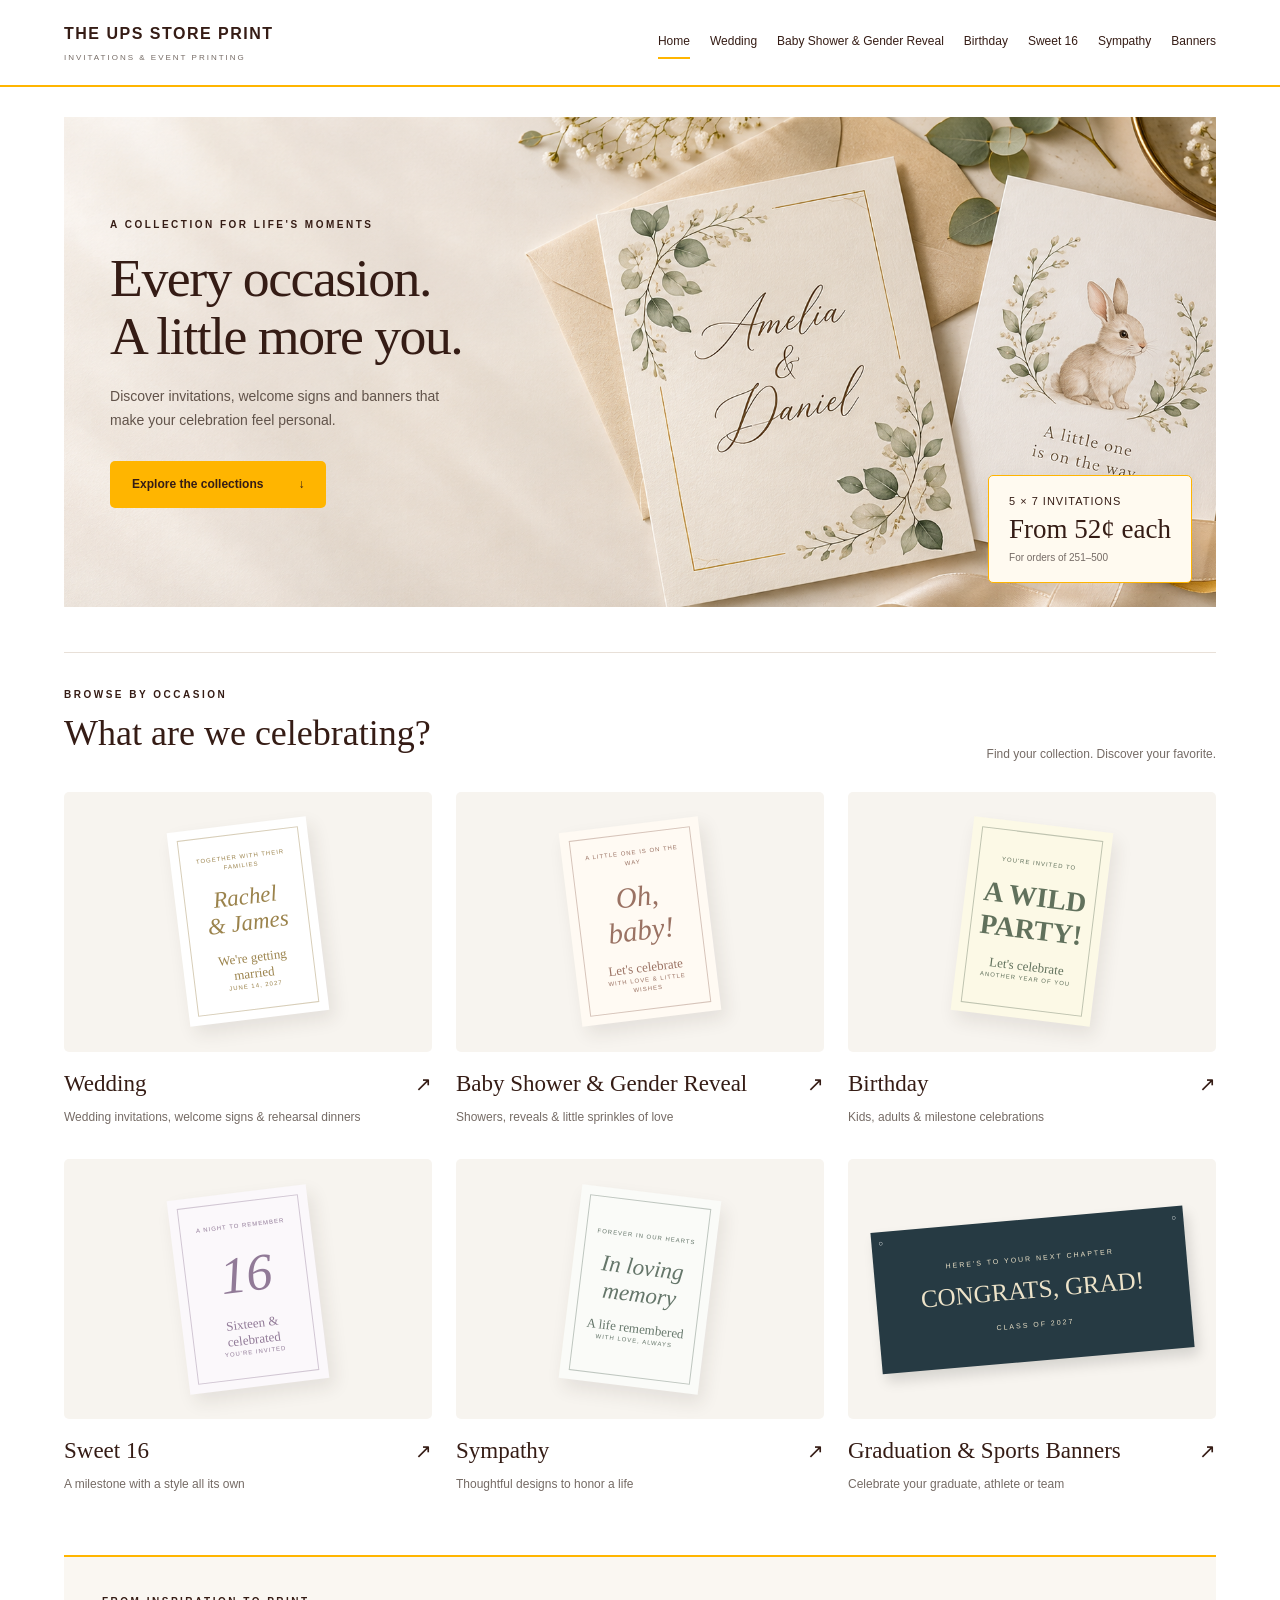
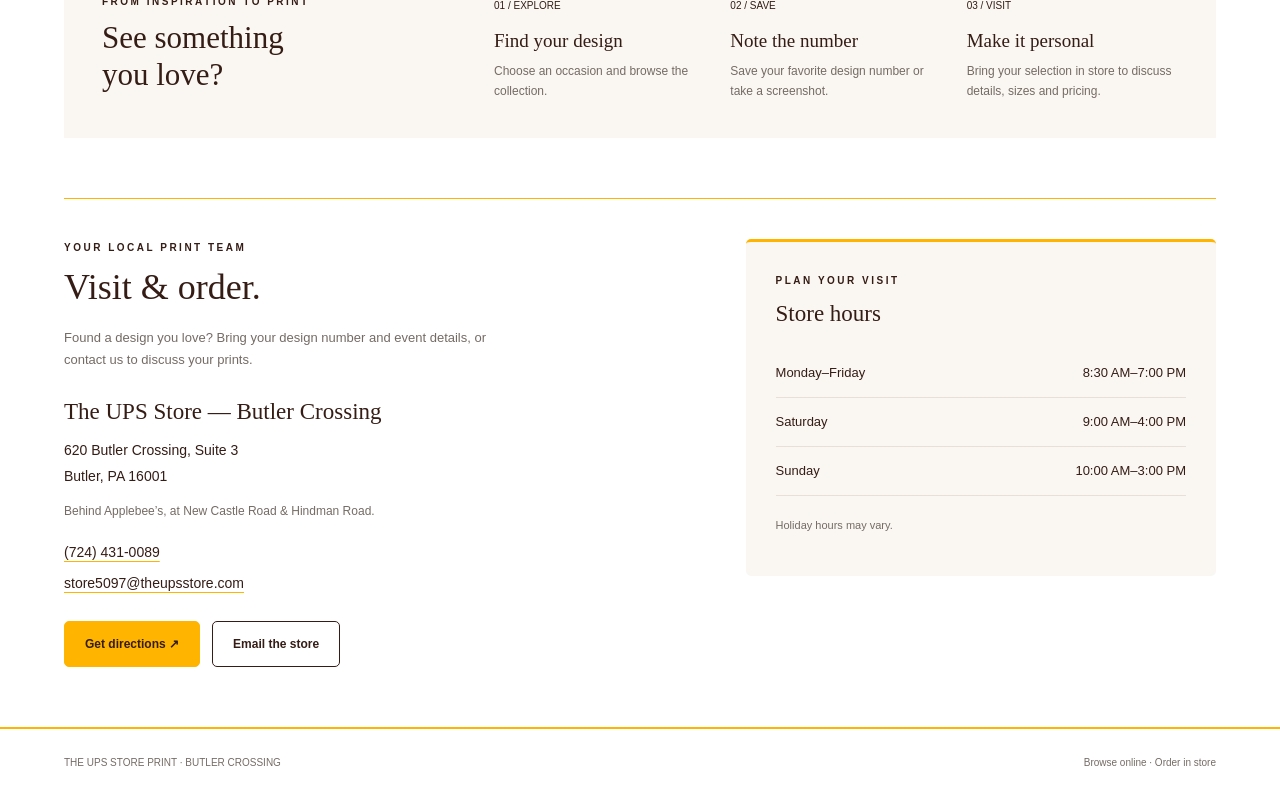
==== commit 3fb16fcb: "Update index.html" ====
--- a/index.html
+++ b/index.html
@@ -338,7 +338,7 @@
     <span>Browse online · Order in store</span>
   </footer>
 
-  <script src="script.js"></script>
+ <script src="script.js?v=6"></script>
 
 </body>
 </html>
--- a/style.css
+++ b/style.css
@@ -992,3 +992,112 @@
     margin-top: 24px;
   }
 }
+
+body .site-header .nav-toggle {
+  align-items: center;
+  justify-content: center;
+  width: 44px;
+  height: 44px;
+  padding: 0;
+  font-size: 25px;
+  line-height: 1;
+}
+
+/* Fix shared header height and mobile navigation */
+
+body.landing .site-header,
+body.collection-page .site-header {
+  position: relative;
+  display: flex;
+  align-items: center;
+  justify-content: space-between;
+  flex-wrap: wrap;
+  height: auto;
+  min-height: 80px;
+  gap: 18px;
+  padding: 20px 5vw;
+}
+
+body.landing .site-header .brand,
+body.collection-page .site-header .brand {
+  flex: 0 1 auto;
+  min-width: 0;
+}
+
+body.landing .site-header .site-nav,
+body.collection-page .site-header .site-nav {
+  position: static;
+}
+
+body.landing .site-header .nav-toggle,
+body.collection-page .site-header .nav-toggle {
+  display: none;
+  align-items: center;
+  justify-content: center;
+  flex: 0 0 44px;
+  width: 44px;
+  height: 44px;
+  padding: 0;
+  border: 0;
+  border-radius: 5px;
+  background: #ffb500;
+  color: #351c15;
+  font: 28px/1 Arial, sans-serif;
+  cursor: pointer;
+}
+
+@media (max-width: 1100px) {
+  body.landing .site-header,
+  body.collection-page .site-header {
+    gap: 0;
+    padding: 16px 5vw;
+  }
+
+  body.landing .site-header .brand,
+  body.collection-page .site-header .brand {
+    max-width: calc(100% - 58px);
+    font-size: clamp(12px, 3.3vw, 16px);
+    letter-spacing: 1px;
+  }
+
+  body.landing .site-header .brand small,
+  body.collection-page .site-header .brand small {
+    font-size: 7px;
+    letter-spacing: 1.2px;
+  }
+
+  body.landing .site-header.nav-ready .nav-toggle,
+  body.collection-page .site-header.nav-ready .nav-toggle {
+    display: inline-flex;
+  }
+
+  body.landing .site-header .site-nav,
+  body.collection-page .site-header .site-nav {
+    display: flex;
+    flex: 0 0 100%;
+    width: 100%;
+    flex-direction: column;
+    align-items: stretch;
+    gap: 0;
+    margin: 16px 0 0;
+    padding: 8px 0 0;
+    border-top: 1px solid #e8e0d8;
+  }
+
+  body.landing .site-header.nav-ready .site-nav,
+  body.collection-page .site-header.nav-ready .site-nav {
+    display: none;
+  }
+
+  body.landing .site-header.nav-ready .site-nav.is-open,
+  body.collection-page .site-header.nav-ready .site-nav.is-open {
+    display: flex;
+  }
+
+  body.landing .site-header .site-nav a,
+  body.collection-page .site-header .site-nav a {
+    display: block;
+    padding: 12px 0;
+    font-size: 14px;
+  }
+}
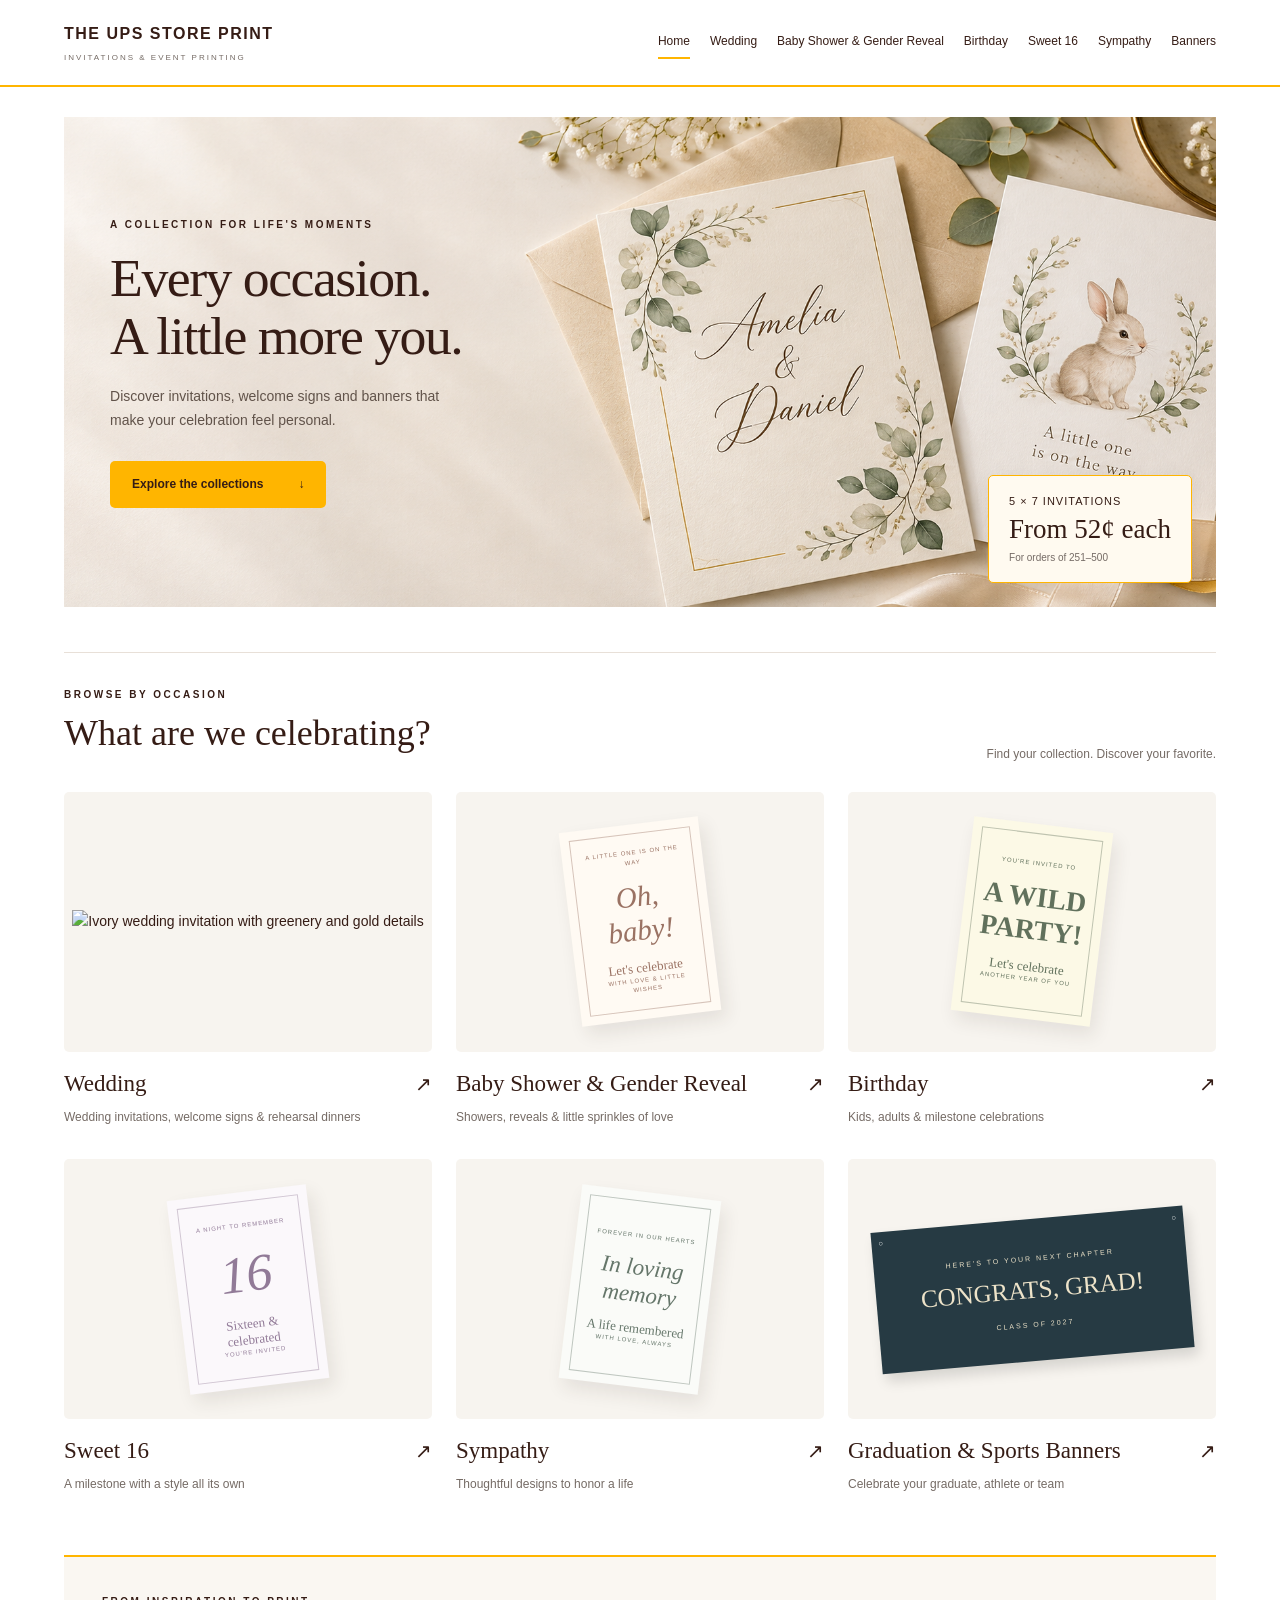
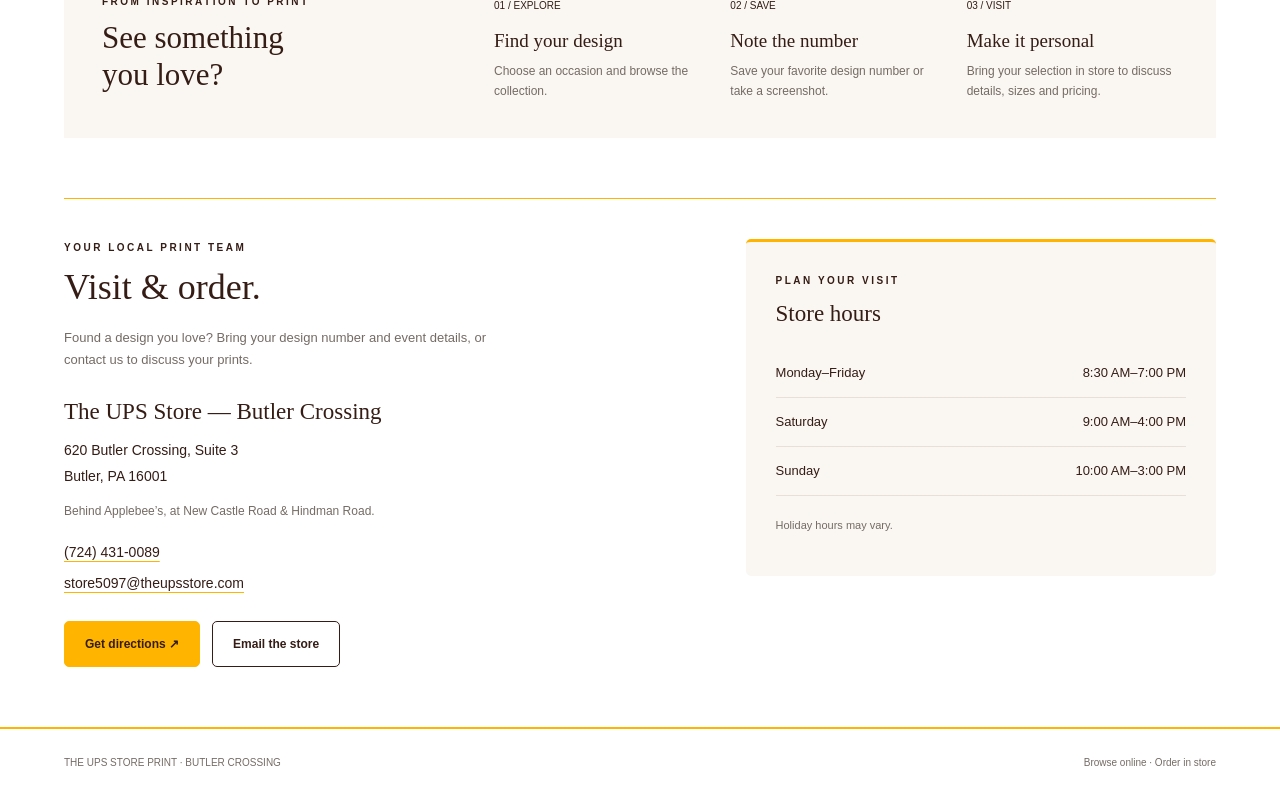
==== commit baf70b67: "Update index.html" ====
--- a/index.html
+++ b/index.html
@@ -93,25 +93,24 @@
       <div class="category-grid">
 
         <!-- Wedding -->
-        <a class="collection" href="wedding.html">
-          <div class="art art-wedding" aria-hidden="true">
-            <div class="mini">
-              <small>TOGETHER WITH THEIR FAMILIES</small>
-              <em>Rachel<br>& James</em>
-              <span>We're getting married</span>
-              <small>JUNE 14, 2027</small>
-            </div>
-          </div>
-
-          <div class="label-row">
-            <h3>Wedding</h3>
-            <span class="arrow" aria-hidden="true">↗</span>
-          </div>
-
-          <p>
-            Wedding invitations, welcome signs & rehearsal dinners
-          </p>
-        </a>
+<a class="collection" href="wedding.html">
+  <div class="art art-wedding">
+    <img
+      src="images/wedding.png"
+      alt="Ivory wedding invitation with greenery and gold details"
+      loading="lazy"
+    >
+  </div>
+
+  <div class="label-row">
+    <h3>Wedding</h3>
+    <span class="arrow" aria-hidden="true">↗</span>
+  </div>
+
+  <p>
+    Wedding invitations, welcome signs & rehearsal dinners
+  </p>
+</a>
 
         <!-- Baby Shower & Gender Reveal -->
         <a class="collection" href="baby-shower.html">
--- a/style.css
+++ b/style.css
@@ -1101,3 +1101,9 @@
     font-size: 14px;
   }
 }
+body.landing .site-header .nav-toggle,
+body.collection-page .site-header .nav-toggle {
+  background: transparent;
+  border: none;
+  color: #351c15;
+}
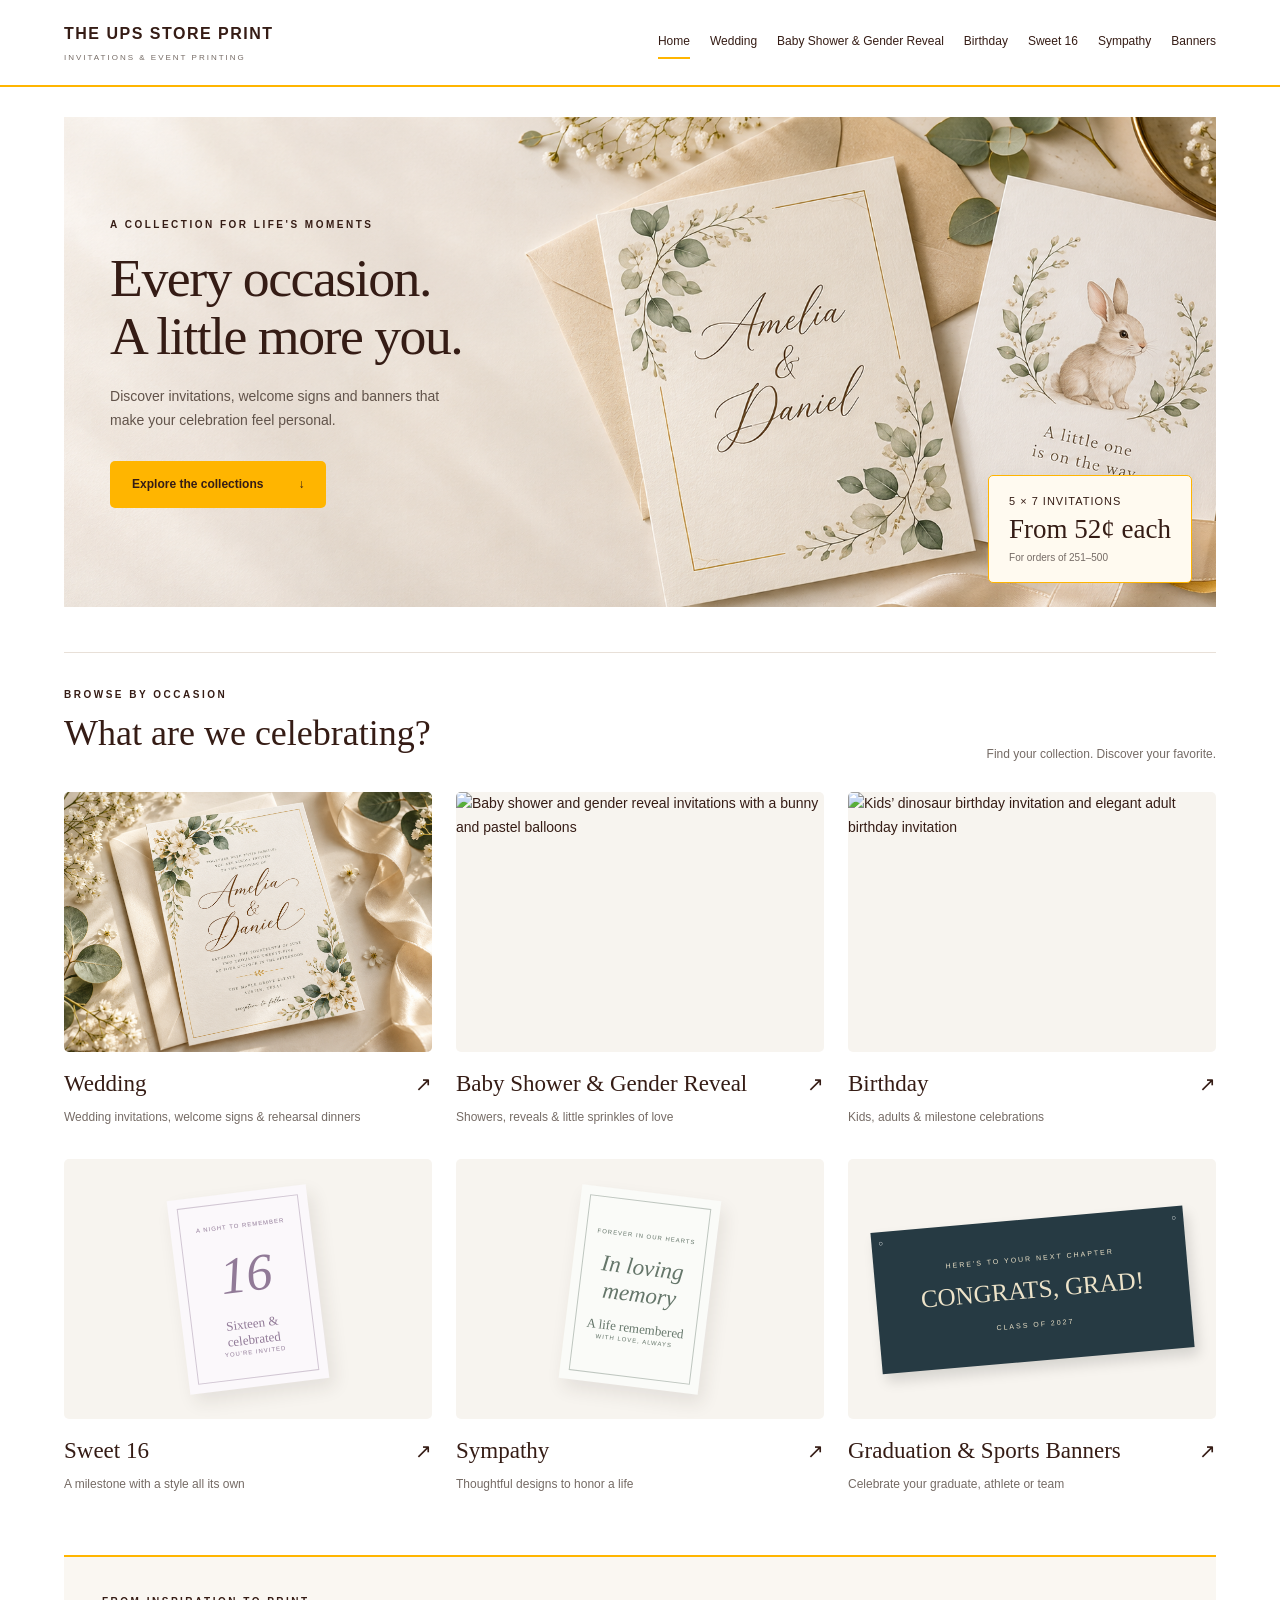
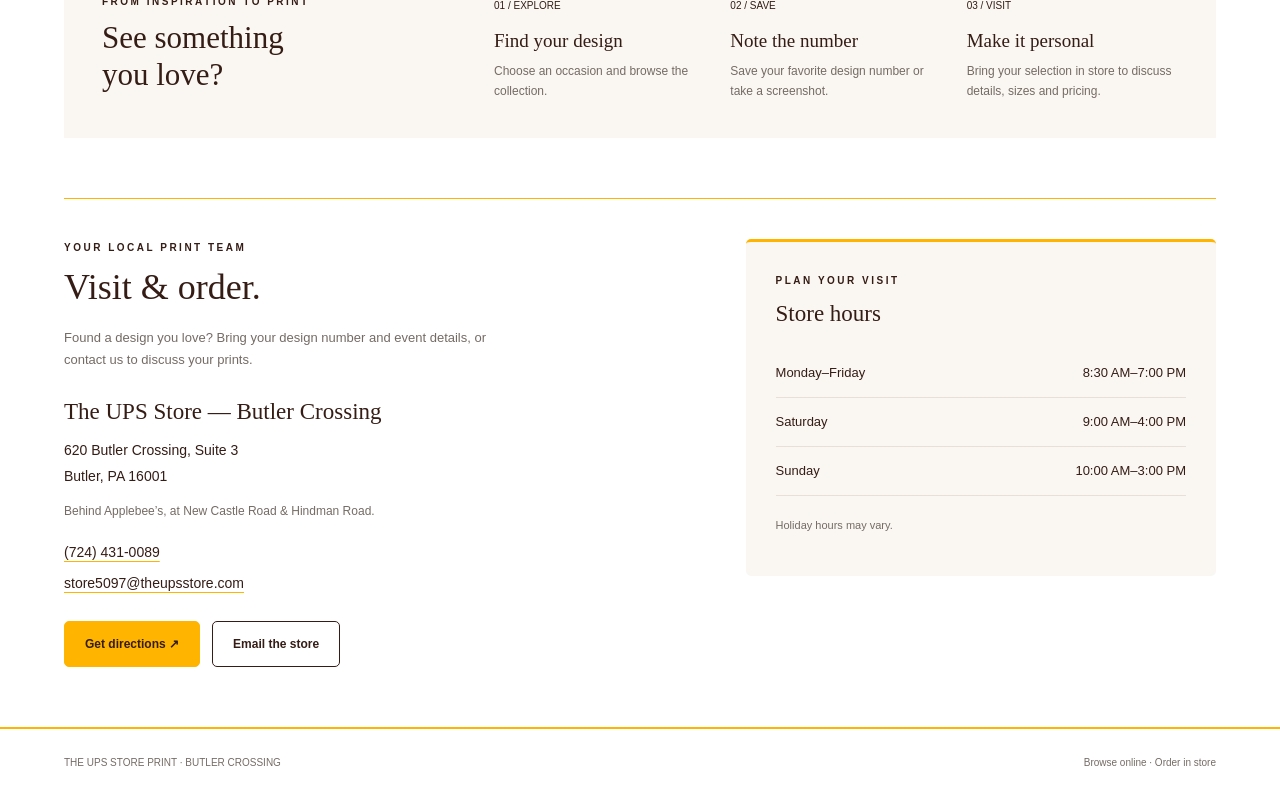
==== commit d0f858ba: "Update index.html" ====
--- a/index.html
+++ b/index.html
@@ -112,43 +112,40 @@
   </p>
 </a>
 
-        <!-- Baby Shower & Gender Reveal -->
         <a class="collection" href="baby-shower.html">
-          <div class="art art-baby" aria-hidden="true">
-            <div class="mini">
-              <small>A LITTLE ONE IS ON THE WAY</small>
-              <em>Oh, baby!</em>
-              <span>Let's celebrate</span>
-              <small>WITH LOVE & LITTLE WISHES</small>
-            </div>
-          </div>
-
-          <div class="label-row">
-            <h3>Baby Shower & Gender Reveal</h3>
-            <span class="arrow" aria-hidden="true">↗</span>
-          </div>
-
-          <p>Showers, reveals & little sprinkles of love</p>
-        </a>
+  <div class="art art-baby">
+    <img
+      src="images/baby-shower.png"
+      alt="Baby shower and gender reveal invitations with a bunny and pastel balloons"
+      loading="lazy"
+    >
+  </div>
+
+  <div class="label-row">
+    <h3>Baby Shower & Gender Reveal</h3>
+    <span class="arrow" aria-hidden="true">↗</span>
+  </div>
+
+  <p>Showers, reveals & little sprinkles of love</p>
+</a>
 
         <!-- Birthday -->
         <a class="collection" href="birthday.html">
-          <div class="art art-kids" aria-hidden="true">
-            <div class="mini">
-              <small>YOU'RE INVITED TO</small>
-              <em>A WILD<br>PARTY!</em>
-              <span>Let's celebrate</span>
-              <small>ANOTHER YEAR OF YOU</small>
-            </div>
-          </div>
-
-          <div class="label-row">
-            <h3>Birthday</h3>
-            <span class="arrow" aria-hidden="true">↗</span>
-          </div>
-
-          <p>Kids, adults & milestone celebrations</p>
-        </a>
+  <div class="art art-kids">
+    <img
+      src="images/birthday.png"
+      alt="Kids’ dinosaur birthday invitation and elegant adult birthday invitation"
+      loading="lazy"
+    >
+  </div>
+
+  <div class="label-row">
+    <h3>Birthday</h3>
+    <span class="arrow" aria-hidden="true">↗</span>
+  </div>
+
+  <p>Kids, adults & milestone celebrations</p>
+</a>
 
         <!-- Sweet 16 -->
         <a class="collection" href="sweet-16.html">
--- a/style.css
+++ b/style.css
@@ -1107,3 +1107,10 @@
   border: none;
   color: #351c15;
 }
+body.landing .collection .art > img {
+  display: block;
+  width: 100%;
+  height: 100%;
+  object-fit: cover;
+  object-position: center;
+}
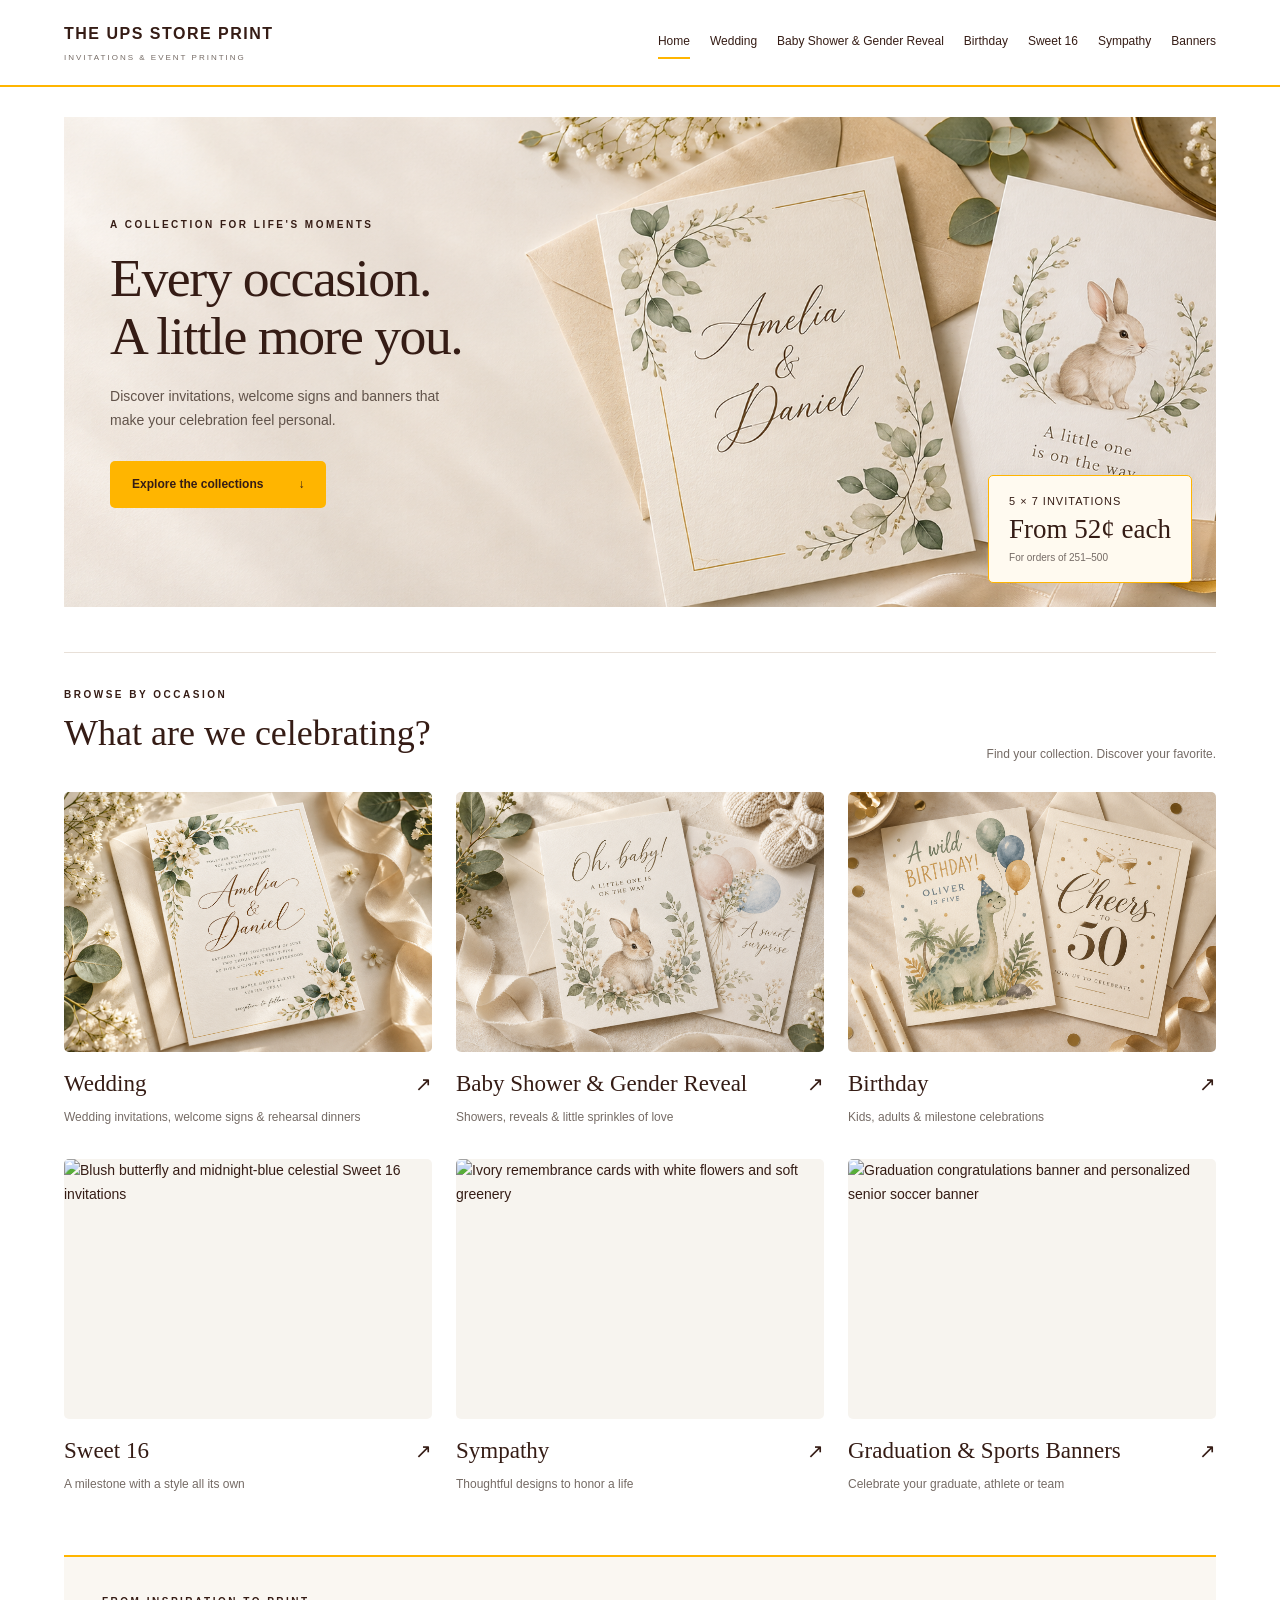
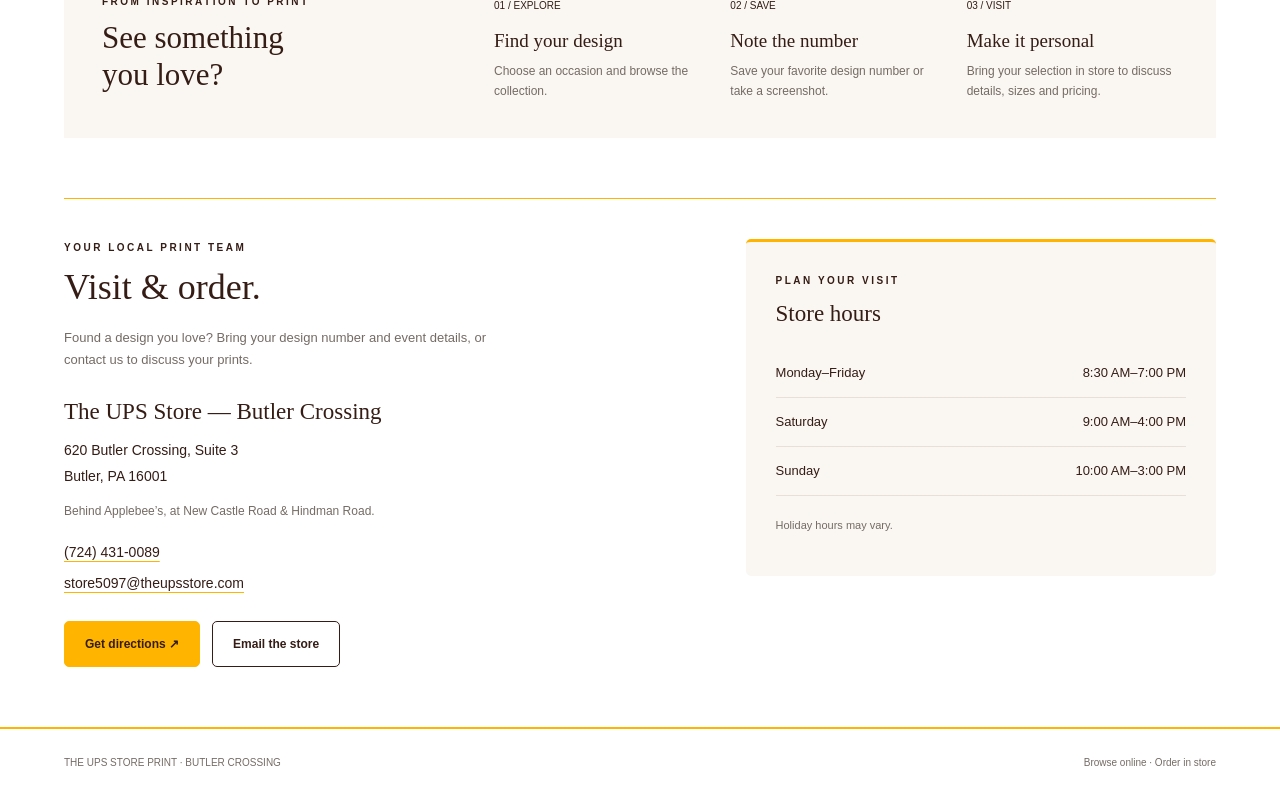
==== commit ee7e4b9b: "Update index.html" ====
--- a/index.html
+++ b/index.html
@@ -149,60 +149,57 @@
 
         <!-- Sweet 16 -->
         <a class="collection" href="sweet-16.html">
-          <div class="art art-sweet" aria-hidden="true">
-            <div class="mini">
-              <small>A NIGHT TO REMEMBER</small>
-              <em>16</em>
-              <span>Sixteen & celebrated</span>
-              <small>YOU'RE INVITED</small>
-            </div>
-          </div>
-
-          <div class="label-row">
-            <h3>Sweet 16</h3>
-            <span class="arrow" aria-hidden="true">↗</span>
-          </div>
-
-          <p>A milestone with a style all its own</p>
-        </a>
+  <div class="art art-sweet">
+    <img
+      src="images/sweet-16.png"
+      alt="Blush butterfly and midnight-blue celestial Sweet 16 invitations"
+      loading="lazy"
+    >
+  </div>
+
+  <div class="label-row">
+    <h3>Sweet 16</h3>
+    <span class="arrow" aria-hidden="true">↗</span>
+  </div>
+
+  <p>A milestone with a style all its own</p>
+</a>
 
         <!-- Sympathy -->
         <a class="collection" href="sympathy.html">
-          <div class="art art-sympathy" aria-hidden="true">
-            <div class="mini">
-              <small>FOREVER IN OUR HEARTS</small>
-              <em>In loving<br>memory</em>
-              <span>A life remembered</span>
-              <small>WITH LOVE, ALWAYS</small>
-            </div>
-          </div>
-
-          <div class="label-row">
-            <h3>Sympathy</h3>
-            <span class="arrow" aria-hidden="true">↗</span>
-          </div>
-
-          <p>Thoughtful designs to honor a life</p>
-        </a>
+  <div class="art art-sympathy">
+    <img
+      src="images/sympathy.png"
+      alt="Ivory remembrance cards with white flowers and soft greenery"
+      loading="lazy"
+    >
+  </div>
+
+  <div class="label-row">
+    <h3>Sympathy</h3>
+    <span class="arrow" aria-hidden="true">↗</span>
+  </div>
+
+  <p>Thoughtful designs to honor a life</p>
+</a>
 
         <!-- Graduation & Sports Banners -->
         <a class="collection" href="banners.html">
-          <div class="art art-banners" aria-hidden="true">
-            <div class="banner">
-              <small>HERE'S TO YOUR NEXT CHAPTER</small>
-              <b>CONGRATS, GRAD!</b>
-              <small>CLASS OF 2027</small>
-            </div>
-          </div>
-
-          <div class="label-row">
-            <h3>Graduation & Sports Banners</h3>
-            <span class="arrow" aria-hidden="true">↗</span>
-          </div>
-
-          <p>Celebrate your graduate, athlete or team</p>
-        </a>
-
+  <div class="art art-banners">
+    <img
+      src="images/banners.png"
+      alt="Graduation congratulations banner and personalized senior soccer banner"
+      loading="lazy"
+    >
+  </div>
+
+  <div class="label-row">
+    <h3>Graduation & Sports Banners</h3>
+    <span class="arrow" aria-hidden="true">↗</span>
+  </div>
+
+  <p>Celebrate your graduate, athlete or team</p>
+</a>
       </div>
     </section>
 
